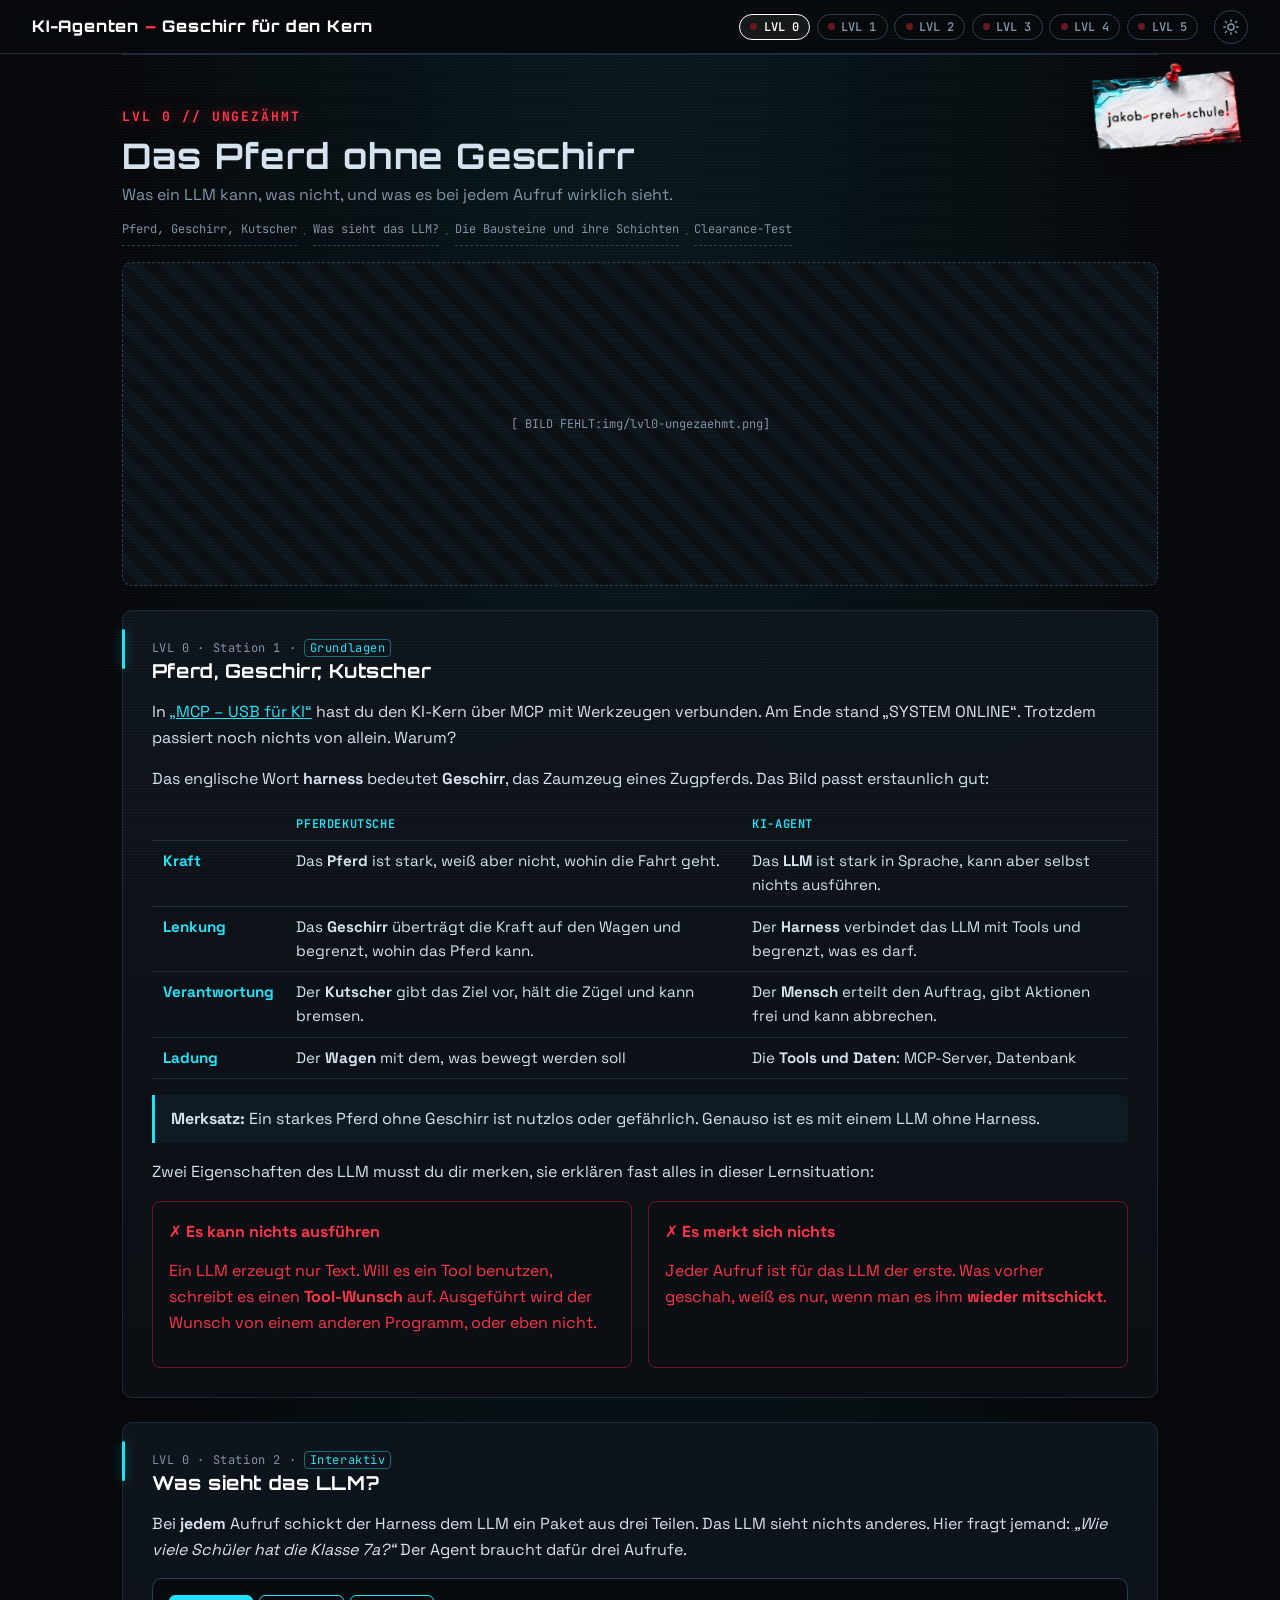
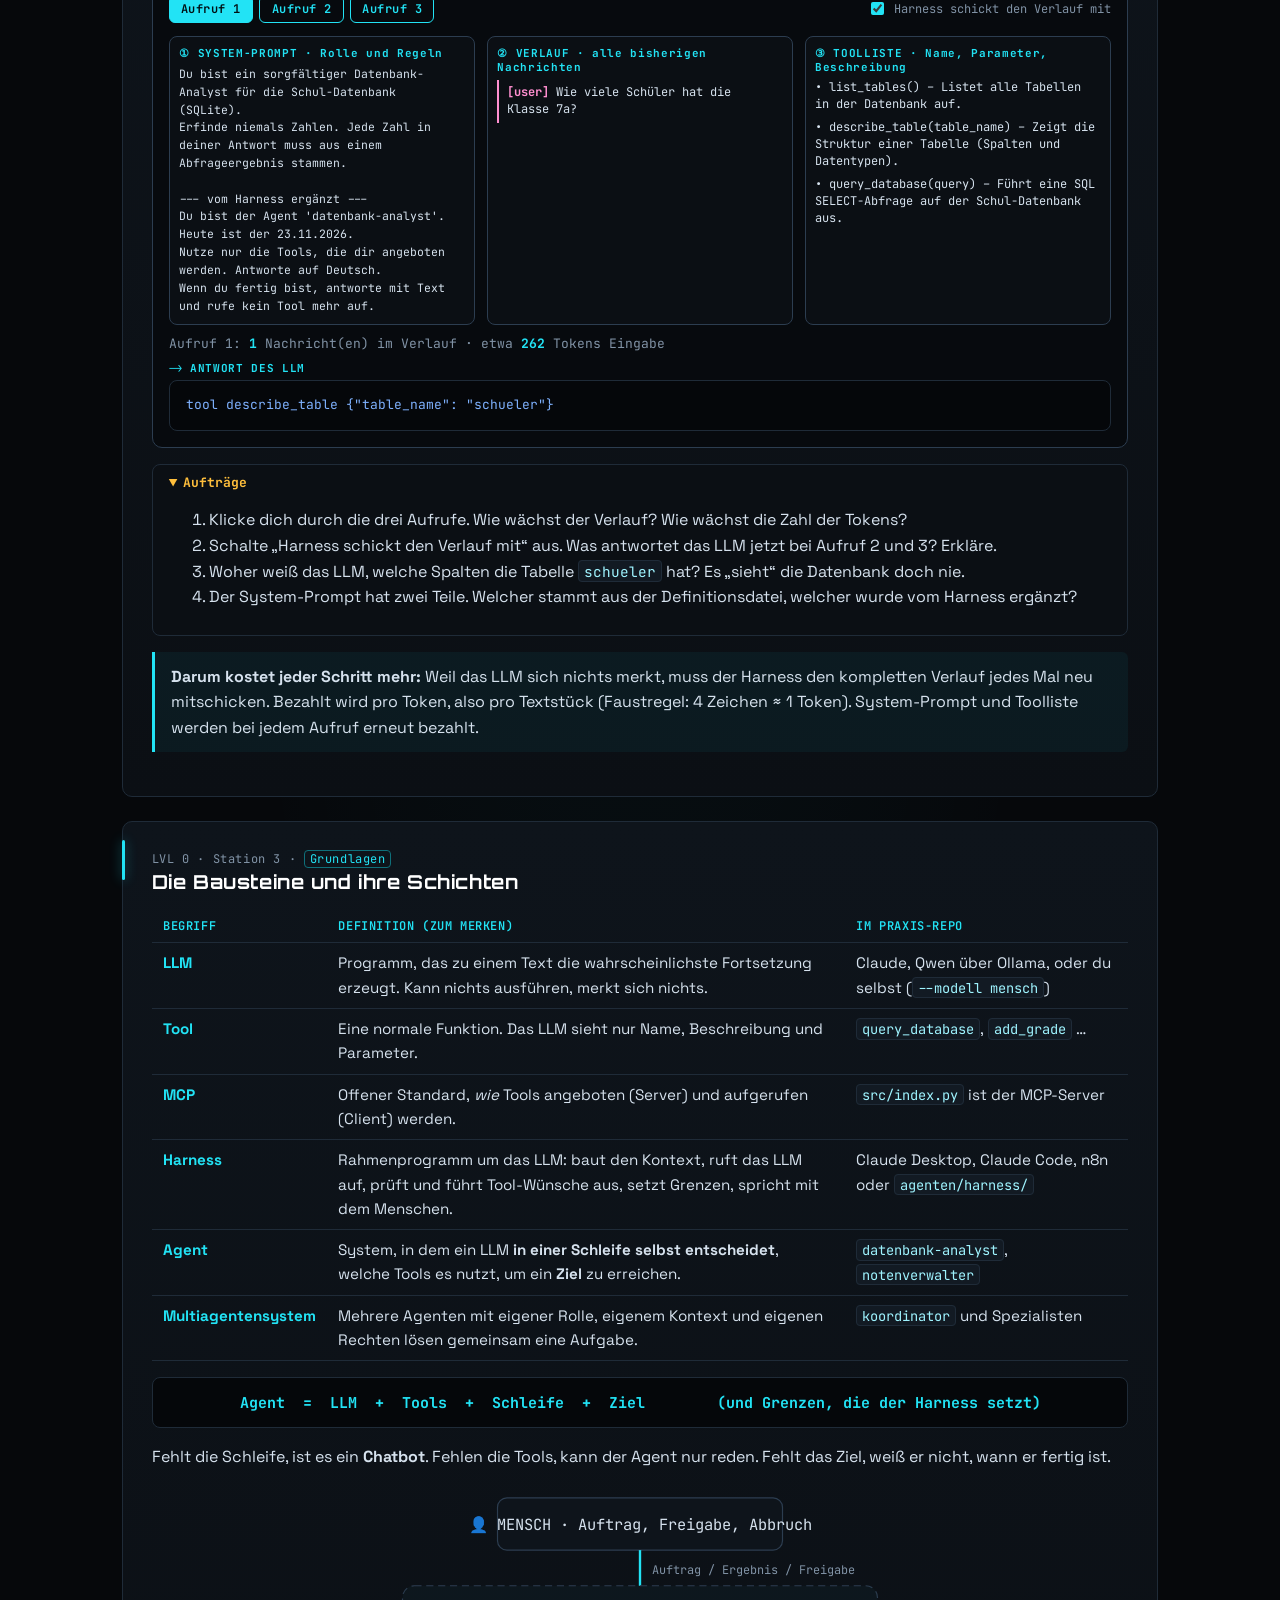
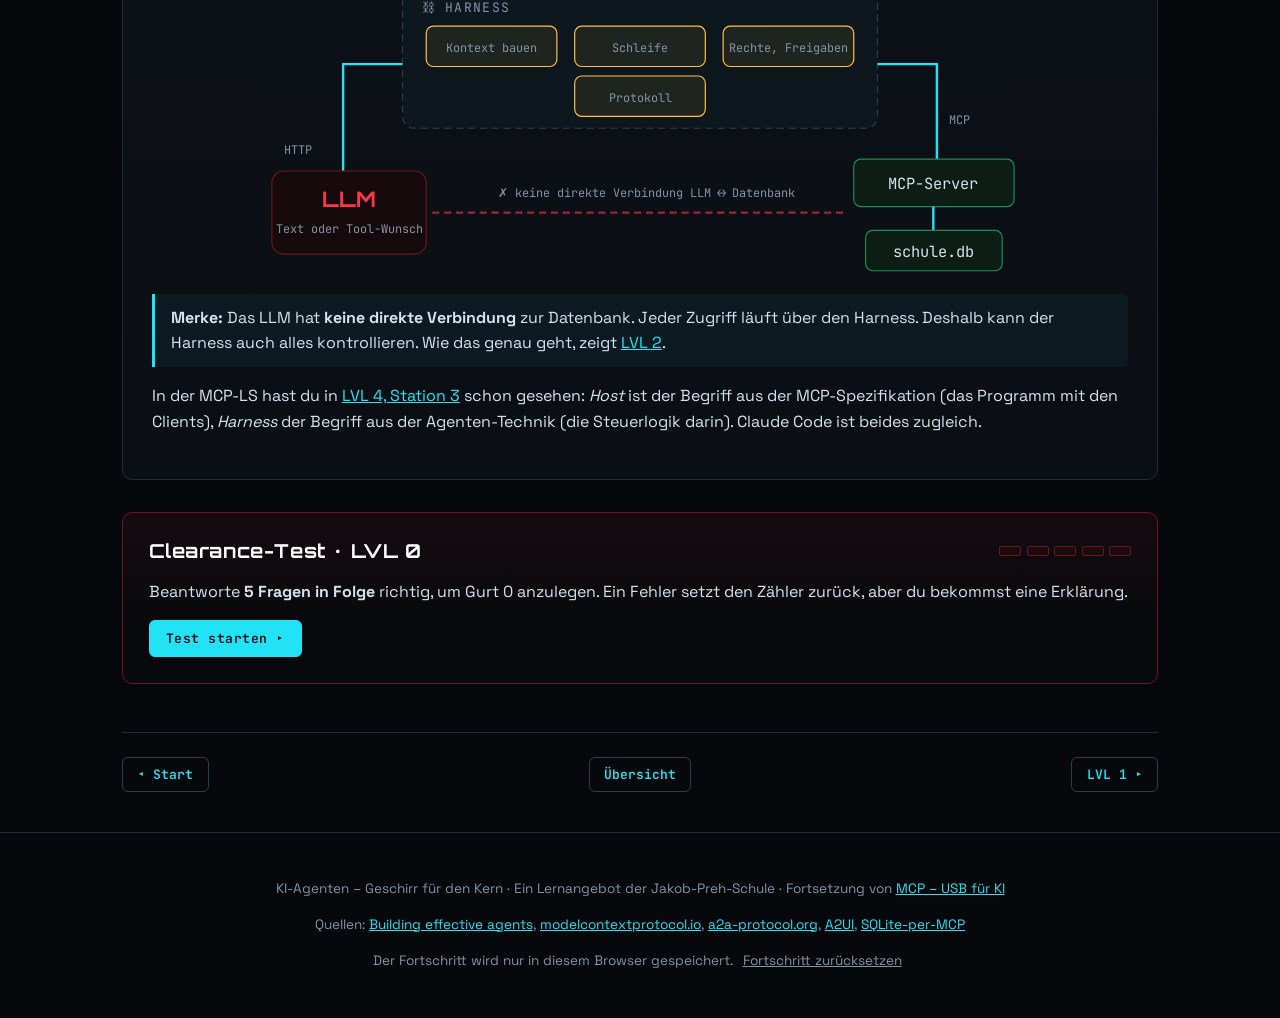
==== lvl0.html @ da0a739b "first commit" ====
<!doctype html>
<html lang="de" data-farbschema-standard="dunkel">
<head>
<meta charset="utf-8">
<meta name="viewport" content="width=device-width, initial-scale=1">
<meta name="author" content="Christoph Rothaug, Jakob-Preh-Schule Bad Neustadt">
<!-- Lizenz: CC BY 4.0 – Christoph Rothaug, Jakob-Preh-Schule Bad Neustadt (ausgenommen Schullogo, Schriften; siehe README) -->
<link rel="license" href="https://creativecommons.org/licenses/by/4.0/">
<title>LVL 0 · Das Pferd ohne Geschirr – KI-Agenten</title>
<meta name="description" content="Interaktive Lernseite zu KI-Agenten, Harness, Mensch-Maschine-Schnittstellen und Multiagentensystemen: Lege dem KI-Kern Level für Level sein Geschirr an.">
<meta property="og:title" content="KI-Agenten – Geschirr für den Kern">
<meta property="og:description" content="Das Pferd ist stark. Wer hält die Zügel? Interaktive Lernseite zu KI-Agenten, Harness und Multiagentensystemen.">
<meta property="og:image" content="img/og-image.png">
<link rel="icon" href="img/favicon.svg" type="image/svg+xml">
<link rel="preconnect" href="https://fonts.googleapis.com">
<link rel="preconnect" href="https://fonts.gstatic.com" crossorigin>
<link href="https://fonts.googleapis.com/css2?family=JetBrains+Mono:wght@400;600;700&family=Orbitron:wght@600;800&family=Space+Grotesk:wght@400;500;700&display=swap" rel="stylesheet">
<script src="js/farbschema.js"></script>
<link rel="stylesheet" href="css/style.css">
</head>
<body>

<!-- ================= HEADER ================= -->
<header class="topbar">
  <a class="brand" href="index.html">
    <span class="brand-text">KI-Agenten <span class="dim">–</span> Geschirr für den Kern</span>
  </a>
  <nav class="lvl-nav" id="lvl-nav" aria-label="Level"></nav>
  <span class="farbschema-platz" data-farbschema-platz></span>
</header>

<a class="pinned-logo" href="https://www.bsnes.de" target="_blank" rel="noopener" title="Zur Homepage der Jakob-Preh-Schule">
  <img src="img/logoschulecyber-klein.png" alt="Jakob-Preh-Schule">
</a>

<main id="top">

<section class="level" id="lvl0" data-level="0">
  <header class="lvl-head">
    <span class="lvl-tag">LVL 0 // UNGEZÄHMT</span>
    <h2>Das Pferd ohne Geschirr</h2>
    <p class="lvl-sub">Was ein LLM kann, was nicht, und was es bei jedem Aufruf wirklich sieht.</p>
    <figure class="img-slot banner">
      <img src="img/lvl0-ungezaehmt.png" alt="Ein mechanisches Pferd ohne Geschirr bäumt sich in einer dunklen Maschinenhalle auf, lose Kabel hängen herab" onerror="this.closest('figure').classList.add('missing')">
      <div class="ph">img/lvl0-ungezaehmt.png</div>
    </figure>
  </header>

  <article class="station" id="lvl0-s1">
    <div class="crumb">LVL 0 · Station 1 · <span class="tag">Grundlagen</span></div>
    <h3>Pferd, Geschirr, Kutscher</h3>
    <p>In <a href="https://flowthetensor.github.io/LS-MCP-USB-fuer-KI/" target="_blank" rel="noopener">„MCP – USB für KI“</a> hast du den KI-Kern über MCP mit Werkzeugen verbunden.
      Am Ende stand „SYSTEM ONLINE“. Trotzdem passiert noch nichts von allein. Warum?</p>
    <p>Das englische Wort <strong>harness</strong> bedeutet <strong>Geschirr</strong>, das Zaumzeug eines Zugpferds. Das Bild passt erstaunlich gut:</p>
    <table class="tbl">
      <thead><tr><th></th><th>Pferdekutsche</th><th>KI-Agent</th></tr></thead>
      <tbody>
        <tr><th>Kraft</th><td>Das <strong>Pferd</strong> ist stark, weiß aber nicht, wohin die Fahrt geht.</td><td>Das <strong>LLM</strong> ist stark in Sprache, kann aber selbst nichts ausführen.</td></tr>
        <tr><th>Lenkung</th><td>Das <strong>Geschirr</strong> überträgt die Kraft auf den Wagen und begrenzt, wohin das Pferd kann.</td><td>Der <strong>Harness</strong> verbindet das LLM mit Tools und begrenzt, was es darf.</td></tr>
        <tr><th>Verantwortung</th><td>Der <strong>Kutscher</strong> gibt das Ziel vor, hält die Zügel und kann bremsen.</td><td>Der <strong>Mensch</strong> erteilt den Auftrag, gibt Aktionen frei und kann abbrechen.</td></tr>
        <tr><th>Ladung</th><td>Der <strong>Wagen</strong> mit dem, was bewegt werden soll</td><td>Die <strong>Tools und Daten</strong>: MCP-Server, Datenbank</td></tr>
      </tbody>
    </table>
    <p class="note"><strong>Merksatz:</strong> Ein starkes Pferd ohne Geschirr ist nutzlos oder gefährlich. Genauso ist es mit einem LLM ohne Harness.</p>
    <p>Zwei Eigenschaften des LLM musst du dir merken, sie erklären fast alles in dieser Lernsituation:</p>
    <div class="grid2">
      <div class="card bad"><h4>✗ Es kann nichts ausführen</h4><p>Ein LLM erzeugt nur Text. Will es ein Tool benutzen, schreibt es einen <strong>Tool-Wunsch</strong> auf.
        Ausgeführt wird der Wunsch von einem anderen Programm, oder eben nicht.</p></div>
      <div class="card bad"><h4>✗ Es merkt sich nichts</h4><p>Jeder Aufruf ist für das LLM der erste. Was vorher geschah, weiß es nur, wenn man es ihm <strong>wieder mitschickt</strong>.</p></div>
    </div>
  </article>

  <article class="station" id="lvl0-s2">
    <div class="crumb">LVL 0 · Station 2 · <span class="tag">Interaktiv</span></div>
    <h3>Was sieht das LLM?</h3>
    <p>Bei <strong>jedem</strong> Aufruf schickt der Harness dem LLM ein Paket aus drei Teilen. Das LLM sieht nichts anderes.
      Hier fragt jemand: <em>„Wie viele Schüler hat die Klasse 7a?“</em> Der Agent braucht dafür drei Aufrufe.</p>
    <div class="widget" id="kontext">
      <div class="row kx-bar">
        <div class="toggle-row" id="kx-schritte">
          <button class="btn small">Aufruf 1</button><button class="btn small">Aufruf 2</button><button class="btn small">Aufruf 3</button>
        </div>
        <label class="switch"><input type="checkbox" id="kx-verlauf" checked> Harness schickt den Verlauf mit</label>
      </div>
      <div class="kx-paket">
        <div class="kx-box"><div class="kx-head">① SYSTEM-PROMPT · Rolle und Regeln</div><pre id="kx-sys"></pre></div>
        <div class="kx-box"><div class="kx-head">② VERLAUF · alle bisherigen Nachrichten</div><div id="kx-liste"></div></div>
        <div class="kx-box"><div class="kx-head">③ TOOLLISTE · Name, Parameter, Beschreibung</div><div id="kx-tools"></div></div>
      </div>
      <p class="readout" id="kx-tokens"></p>
      <div class="kx-antwort"><div class="kx-head">⟶ ANTWORT DES LLM</div><pre id="kx-antwort"></pre></div>
    </div>
    <details class="tasks" open>
      <summary>Aufträge</summary>
      <ol>
        <li>Klicke dich durch die drei Aufrufe. Wie wächst der Verlauf? Wie wächst die Zahl der Tokens?</li>
        <li>Schalte „Harness schickt den Verlauf mit“ aus. Was antwortet das LLM jetzt bei Aufruf 2 und 3? Erkläre.</li>
        <li>Woher weiß das LLM, welche Spalten die Tabelle <code>schueler</code> hat? Es „sieht“ die Datenbank doch nie.</li>
        <li>Der System-Prompt hat zwei Teile. Welcher stammt aus der Definitionsdatei, welcher wurde vom Harness ergänzt?</li>
      </ol>
    </details>
    <p class="note"><strong>Darum kostet jeder Schritt mehr:</strong> Weil das LLM sich nichts merkt, muss der Harness den
      kompletten Verlauf jedes Mal neu mitschicken. Bezahlt wird pro Token, also pro Textstück (Faustregel: 4 Zeichen ≈ 1 Token).
      System-Prompt und Toolliste werden bei jedem Aufruf erneut bezahlt.</p>
  </article>

  <article class="station" id="lvl0-s3">
    <div class="crumb">LVL 0 · Station 3 · <span class="tag">Grundlagen</span></div>
    <h3>Die Bausteine und ihre Schichten</h3>
    <table class="tbl">
      <thead><tr><th>Begriff</th><th>Definition (zum Merken)</th><th>Im Praxis-Repo</th></tr></thead>
      <tbody>
        <tr><th>LLM</th><td>Programm, das zu einem Text die wahrscheinlichste Fortsetzung erzeugt. Kann nichts ausführen, merkt sich nichts.</td><td>Claude, Qwen über Ollama, oder du selbst (<code>--modell mensch</code>)</td></tr>
        <tr><th>Tool</th><td>Eine normale Funktion. Das LLM sieht nur Name, Beschreibung und Parameter.</td><td><code>query_database</code>, <code>add_grade</code> …</td></tr>
        <tr><th>MCP</th><td>Offener Standard, <em>wie</em> Tools angeboten (Server) und aufgerufen (Client) werden.</td><td><code>src/index.py</code> ist der MCP-Server</td></tr>
        <tr><th>Harness</th><td>Rahmenprogramm um das LLM: baut den Kontext, ruft das LLM auf, prüft und führt Tool-Wünsche aus, setzt Grenzen, spricht mit dem Menschen.</td><td>Claude Desktop, Claude Code, n8n oder <code>agenten/harness/</code></td></tr>
        <tr><th>Agent</th><td>System, in dem ein LLM <strong>in einer Schleife selbst entscheidet</strong>, welche Tools es nutzt, um ein <strong>Ziel</strong> zu erreichen.</td><td><code>datenbank-analyst</code>, <code>notenverwalter</code></td></tr>
        <tr><th>Multiagentensystem</th><td>Mehrere Agenten mit eigener Rolle, eigenem Kontext und eigenen Rechten lösen gemeinsam eine Aufgabe.</td><td><code>koordinator</code> und Spezialisten</td></tr>
      </tbody>
    </table>
<pre class="formel">Agent  =  LLM  +  Tools  +  Schleife  +  Ziel        (und Grenzen, die der Harness setzt)</pre>
    <p>Fehlt die Schleife, ist es ein <strong>Chatbot</strong>. Fehlen die Tools, kann der Agent nur reden. Fehlt das Ziel, weiß er nicht, wann er fertig ist.</p>
    <svg class="arch narrow" viewBox="0 0 640 330" role="img" aria-label="Schichtenmodell: Der Mensch spricht nur mit dem Harness. Der Harness spricht über HTTP mit dem LLM und über MCP mit dem Server. Nur der Server greift per SQL auf die Datenbank zu.">
      <g class="a-human"><rect x="200" y="10" width="240" height="44" rx="8"/><text x="320" y="37" text-anchor="middle">👤 MENSCH · Auftrag, Freigabe, Abbruch</text></g>
      <path d="M320 54 V84" class="a-wire"/>
      <text x="330" y="74" class="a-small">Auftrag / Ergebnis / Freigabe</text>
      <rect x="120" y="84" width="400" height="120" rx="10" class="a-host"/>
      <text x="136" y="106" class="a-title">⛓ HARNESS</text>
      <g class="a-gate"><rect x="140" y="118" width="110" height="34" rx="6"/><text x="195" y="140" text-anchor="middle" class="a-small">Kontext bauen</text></g>
      <g class="a-gate"><rect x="265" y="118" width="110" height="34" rx="6"/><text x="320" y="140" text-anchor="middle" class="a-small">Schleife</text></g>
      <g class="a-gate"><rect x="390" y="118" width="110" height="34" rx="6"/><text x="445" y="140" text-anchor="middle" class="a-small">Rechte, Freigaben</text></g>
      <g class="a-gate"><rect x="265" y="160" width="110" height="34" rx="6"/><text x="320" y="182" text-anchor="middle" class="a-small">Protokoll</text></g>
      <path d="M120 150 H70 V240" class="a-wire"/>
      <text x="20" y="226" class="a-small">HTTP</text>
      <rect x="10" y="240" width="130" height="70" rx="10" class="a-llm"/>
      <text x="75" y="270" text-anchor="middle" class="a-lbl">LLM</text>
      <text x="75" y="292" text-anchor="middle" class="a-small">Text oder Tool-Wunsch</text>
      <path d="M520 150 H570 V230" class="a-wire"/>
      <text x="580" y="200" class="a-small">MCP</text>
      <g class="a-server"><rect x="500" y="230" width="135" height="40" rx="6"/><text x="567" y="255" text-anchor="middle">MCP-Server</text></g>
      <path d="M567 270 V290" class="a-wire"/>
      <g class="a-server"><rect x="510" y="290" width="115" height="34" rx="6"/><text x="567" y="312" text-anchor="middle">schule.db</text></g>
      <text x="200" y="262" class="a-small">✗ keine direkte Verbindung LLM ↔ Datenbank</text>
      <path d="M145 275 H495" class="a-wire dashed a-nolink"/>
    </svg>
    <p class="note"><strong>Merke:</strong> Das LLM hat <strong>keine direkte Verbindung</strong> zur Datenbank. Jeder Zugriff läuft über den Harness.
      Deshalb kann der Harness auch alles kontrollieren. Wie das genau geht, zeigt <a href="lvl2.html">LVL 2</a>.</p>
    <p>In der MCP-LS hast du in <a href="https://flowthetensor.github.io/LS-MCP-USB-fuer-KI/lvl4.html#lvl4-s3" target="_blank" rel="noopener">LVL 4, Station 3</a>
      schon gesehen: <em>Host</em> ist der Begriff aus der MCP-Spezifikation (das Programm mit den Clients), <em>Harness</em> der Begriff aus der Agenten-Technik
      (die Steuerlogik darin). Claude Code ist beides zugleich.</p>
  </article>

  <div class="test" data-level="0"></div>
</section>

<nav class="pager" aria-label="Level wechseln">
  <a href="index.html">◂ Start</a>
  <a href="index.html">Übersicht</a>
  <a href="lvl1.html">LVL 1 ▸</a>
</nav>

</main>

<footer class="foot">
  <p>KI-Agenten – Geschirr für den Kern · Ein Lernangebot der Jakob-Preh-Schule · Fortsetzung von
    <a href="https://flowthetensor.github.io/LS-MCP-USB-fuer-KI/" target="_blank" rel="noopener">MCP – USB für KI</a></p>
  <p>Quellen: <a href="https://www.anthropic.com/engineering/building-effective-agents" target="_blank" rel="noopener">Building effective agents</a>,
    <a href="https://modelcontextprotocol.io" target="_blank" rel="noopener">modelcontextprotocol.io</a>,
    <a href="https://a2a-protocol.org" target="_blank" rel="noopener">a2a-protocol.org</a>,
    <a href="https://github.com/google/A2UI" target="_blank" rel="noopener">A2UI</a>,
    <a href="https://github.com/FlowTheTensor/SQLite-per-MCP" target="_blank" rel="noopener">SQLite-per-MCP</a></p>
  <p>Der Fortschritt wird nur in diesem Browser gespeichert. <button class="linkbtn" id="reset-progress">Fortschritt zurücksetzen</button></p>
</footer>

<div id="toast" class="toast" role="status" aria-live="polite"></div>

<script src="js/tests.js"></script>
<script src="js/agentsim.js"></script>
<script src="js/app.js"></script>
</body>
</html>
---- css/style.css ----
/* =========================================================
   KI-Agenten – Geschirr für den Kern · Maschinen-Terminal-Design (übernommen aus „MCP – USB für KI“)
   ========================================================= */
:root {
  --bg: #06080b;
  --bg2: #0b0f14;
  --panel: #0e141b;
  --panel2: #121a23;
  --line: #1f2b38;
  --line2: #2c3d50;
  --text: #d6e2ee;
  --muted: #8193a6;
  --cyan: #22e3f5;
  --cyan-dim: #0f6f7a;
  --red: #ff3448;
  --red-dim: #6b1520;
  --green: #3dff9a;
  --amber: #ffbf3c;
  --violet: #c592ff;
  --mono: "JetBrains Mono", ui-monospace, Consolas, monospace;
  --head: "Orbitron", "JetBrains Mono", sans-serif;
  --body: "Space Grotesk", system-ui, sans-serif;
  --radius: 10px;
  --glow-c: 0 0 12px rgba(34, 227, 245, .45);
  --glow-r: 0 0 14px rgba(255, 52, 72, .55);
}

* { box-sizing: border-box; }
html { scroll-behavior: smooth; scroll-padding-top: 80px; }
body {
  margin: 0;
  background:
    radial-gradient(ellipse at 50% -10%, rgba(34, 227, 245, .08), transparent 60%),
    linear-gradient(var(--bg), var(--bg));
  color: var(--text);
  font: 16px/1.6 var(--body);
  overflow-x: hidden;
}
/* Scanlines */
body::after {
  content: ""; position: fixed; inset: 0; pointer-events: none; z-index: 50;
  background: repeating-linear-gradient(0deg, rgba(255,255,255,.018) 0 1px, transparent 1px 3px);
}
a { color: var(--cyan); }
a:hover { text-shadow: var(--glow-c); }
code, kbd { font-family: var(--mono); font-size: .9em; background: var(--panel2); border: 1px solid var(--line); border-radius: 4px; padding: .05em .35em; color: #9ff4ff; }
kbd { color: var(--text); }
h1, h2, h3, h4 { line-height: 1.25; }
h2 { font-family: var(--head); letter-spacing: .04em; font-size: clamp(1.5rem, 4vw, 2.2rem); margin: .3rem 0; }
h3 { font-family: var(--head); font-size: 1.2rem; letter-spacing: .03em; color: #fff; margin: .2rem 0 .8rem; }
h4 { margin: .3rem 0 .5rem; color: var(--cyan); font-weight: 700; }
abbr { text-decoration: underline dotted; }

/* ---------- Boot ---------- */
.boot {
  position: fixed; inset: 0; z-index: 100; background: #000;
  display: flex; flex-direction: column; justify-content: center; align-items: flex-start;
  padding: 8vh 8vw; gap: 1.5rem; transition: opacity .6s;
}
.boot.hide { opacity: 0; pointer-events: none; }
.boot pre { font: 15px/1.7 var(--mono); color: var(--green); margin: 0; white-space: pre-wrap; text-shadow: 0 0 8px rgba(61,255,154,.5); }
.boot pre .err { color: var(--red); text-shadow: var(--glow-r); }
.boot pre .cy { color: var(--cyan); }

/* ---------- Topbar ---------- */
.topbar {
  position: sticky; top: 0; z-index: 40;
  display: flex; align-items: center; gap: 1rem; flex-wrap: wrap;
  padding: .6rem clamp(16px, 3vw, 32px);
  background: rgba(6, 8, 11, .88); backdrop-filter: blur(8px);
  border-bottom: 1px solid var(--line);
}
.brand { display: flex; align-items: center; gap: .6rem; text-decoration: none; color: #fff; }
.brand-text { font-family: var(--head); font-weight: 800; letter-spacing: .05em; }
.brand-text .dim { color: var(--red); }
.lvl-nav { display: flex; gap: .4rem; flex-wrap: wrap; margin-left: auto; }
.lvl-nav a {
  font: 600 12px var(--mono); text-decoration: none; color: var(--muted);
  border: 1px solid var(--line2); border-radius: 999px; padding: .25rem .65rem;
  display: flex; align-items: center; gap: .4rem;
}
.lvl-nav a::before { content: ""; width: 7px; height: 7px; border-radius: 50%; background: var(--red-dim); }
.lvl-nav a.done { color: var(--cyan); border-color: var(--cyan-dim); }
.lvl-nav a.done::before { background: var(--cyan); box-shadow: var(--glow-c); }
.lvl-nav a:hover { color: #fff; border-color: var(--cyan); }
.lvl-nav a.current { color: #fff; border-color: #fff; background: rgba(255,255,255,.06); }

main { max-width: 1100px; margin: 0 auto; padding: 0 clamp(16px, 3vw, 32px); }

/* ---------- Hero ---------- */
.hero { display: grid; grid-template-columns: 1.3fr 1fr; gap: 2rem; padding: 2.5rem 0 3rem; align-items: center; }
.hero-img { grid-column: 1 / -1; aspect-ratio: 16 / 7; margin: 0; }
.hero-text p { color: var(--text); }
.sys-line { font: 13px var(--mono); color: var(--red) !important; text-shadow: var(--glow-r); margin: 0; }
.sys-line.ok { color: var(--green) !important; text-shadow: 0 0 10px rgba(61,255,154,.5); }
h1 { font-family: var(--head); font-weight: 800; font-size: clamp(2.2rem, 7vw, 4rem); margin: .3rem 0 .2rem; color: #fff; letter-spacing: .03em; }
.lead { font: 600 1.15rem var(--mono); color: var(--cyan) !important; margin-top: 0; }
.core-wrap svg { width: 100%; max-width: 420px; display: block; margin: 0 auto; }
a.btn { display: inline-block; text-decoration: none; }
a.btn:hover { text-shadow: none; }

/* Level-Übersicht (Startseite) */
.overview { padding: 2rem 0 3rem; border-top: 1px solid var(--line); }
.lvl-grid { display: grid; grid-template-columns: repeat(auto-fill, minmax(min(100%, 300px), 1fr)); gap: 1rem; margin-top: 1rem; }
.lvl-card {
  display: flex; flex-direction: column; gap: .3rem; text-decoration: none; color: var(--text);
  background: linear-gradient(180deg, var(--panel), var(--bg2)); border: 1px solid var(--line);
  border-left: 3px solid var(--red-dim); border-radius: var(--radius); padding: 1.1rem 1.2rem;
  transition: border-color .2s, box-shadow .2s, transform .2s;
}
.lvl-card:hover { border-color: var(--cyan); box-shadow: var(--glow-c); transform: translateY(-2px); text-shadow: none; }
.lvl-card h3 { margin: 0; }
.lvl-card p { margin: 0; color: var(--muted); font-size: .95rem; }
.lvl-meta { margin-top: auto; padding-top: .5rem; font: 12px var(--mono); color: var(--muted); }
.lvl-card.done { border-left-color: var(--cyan); }
.lvl-card.done .lvl-tag { color: var(--cyan); text-shadow: var(--glow-c); }
.lvl-card.done .lvl-meta::after { content: " · ✓ VERBUNDEN"; color: var(--cyan); }

/* Blättern zwischen den Level-Seiten */
.pager { display: flex; justify-content: space-between; align-items: center; gap: 1rem; padding: 1.5rem 0 2.5rem; border-top: 1px solid var(--line); }
.pager a { font: 600 13px var(--mono); text-decoration: none; border: 1px solid var(--line2); border-radius: 6px; padding: .5rem .9rem; }
.pager a:hover { border-color: var(--cyan); }

/* Glitch */
.glitch { position: relative; }
.glitch::before, .glitch::after {
  content: attr(data-text); position: absolute; inset: 0; pointer-events: none; opacity: 0;
}
.glitch::before { color: var(--red); transform: translate(2px, 0); }
.glitch::after { color: var(--cyan); transform: translate(-2px, 0); }
.glitch:hover::before, .glitch.go::before { animation: gl 0.5s steps(2) 2; }
.glitch:hover::after, .glitch.go::after { animation: gl 0.5s steps(2) reverse 2; }
@keyframes gl {
  0% { opacity: .8; clip-path: inset(10% 0 70% 0); }
  50% { opacity: .8; clip-path: inset(60% 0 10% 0); }
  100% { opacity: 0; clip-path: inset(30% 0 40% 0); }
}

/* Kern-Schaltbild */
.core-ring { fill: none; stroke: var(--line2); stroke-width: 1.5; stroke-dasharray: 4 6; }
.core-body { fill: #0c1218; stroke: var(--line2); stroke-width: 2; }
.core-eye { fill: var(--red); filter: drop-shadow(0 0 10px var(--red)); animation: pulse 2.4s ease-in-out infinite; }
.core.online .core-eye { fill: var(--cyan); filter: drop-shadow(0 0 12px var(--cyan)); }
.port-wire { stroke: var(--line2); stroke-width: 2; stroke-dasharray: 5 5; }
.port-box { fill: var(--panel); stroke: var(--line2); stroke-width: 1.5; }
.port-lbl { fill: var(--muted); font: 600 10px var(--mono); }
.port-sub { fill: var(--muted); font: 9px var(--mono); }
.port.on .port-wire { stroke: var(--cyan); stroke-dasharray: none; filter: drop-shadow(0 0 4px var(--cyan)); animation: flow 1.2s linear infinite; stroke-dasharray: 10 4; }
.port.on .port-box { stroke: var(--cyan); fill: #072a30; }
.port.on .port-lbl { fill: var(--cyan); }
.port a { cursor: pointer; }
@keyframes pulse { 50% { opacity: .55; } }
@keyframes flow { to { stroke-dashoffset: -28; } }

/* ---------- Bild-Slots ---------- */
.img-slot { position: relative; margin: 1rem 0; border-radius: var(--radius); overflow: hidden; border: 1px solid var(--line); background: var(--bg2); }
.img-slot img { width: 100%; height: 100%; object-fit: cover; display: block; }
.img-slot .ph { display: none; }
.img-slot.missing { border: 1px dashed var(--line2); min-height: 120px; }
.img-slot.missing img { display: none; }
.img-slot.missing .ph {
  display: flex; align-items: center; justify-content: center; height: 100%; min-height: 120px;
  font: 12px var(--mono); color: var(--muted);
  background: repeating-linear-gradient(45deg, transparent 0 12px, rgba(34,227,245,.03) 12px 24px);
}
.img-slot.missing .ph::before { content: "[ BILD FEHLT: "; }
.img-slot.missing .ph::after { content: " ]"; }
.banner { aspect-ratio: 16 / 5; }

/* ---------- Level ---------- */
.level { padding: 3rem 0 2rem; border-top: 1px solid var(--line); }
.lvl-tag { font: 700 13px var(--mono); color: var(--red); letter-spacing: .15em; text-shadow: var(--glow-r); }
.level.done .lvl-tag { color: var(--cyan); text-shadow: var(--glow-c); }
.level.done .lvl-tag::after { content: "  ✓ VERBUNDEN"; }
.lvl-sub { color: var(--muted); margin: 0; }
.station-nav { display: flex; flex-wrap: wrap; gap: .4rem; margin-top: .8rem; }
.station-nav a { font: 12px var(--mono); color: var(--muted); text-decoration: none; border-bottom: 1px dashed var(--line2); }
.station-nav a:hover { color: var(--cyan); }
.dim { color: var(--muted); }
.station-nav .dim { color: var(--line2); }

.station {
  background: linear-gradient(180deg, var(--panel), var(--bg2));
  border: 1px solid var(--line); border-radius: var(--radius);
  padding: clamp(1rem, 3vw, 1.8rem); margin: 1.5rem 0; position: relative;
}
.station::before {
  content: ""; position: absolute; left: -1px; top: 18px; width: 3px; height: 40px;
  background: var(--cyan); box-shadow: var(--glow-c); border-radius: 2px;
}
.crumb { font: 12px var(--mono); color: var(--muted); letter-spacing: .05em; }
.tag { color: var(--cyan); border: 1px solid var(--cyan-dim); border-radius: 4px; padding: 0 .4em; }
.tag.tag-exp { color: var(--amber); border-color: var(--amber); }

.grid2 { display: grid; grid-template-columns: repeat(2, minmax(0, 1fr)); gap: 1rem; }
.grid3 { display: grid; grid-template-columns: repeat(3, minmax(0, 1fr)); gap: 1rem; }
.card { background: var(--bg2); border: 1px solid var(--line); border-radius: 8px; padding: 1rem; min-width: 0; }
.card ul { padding-left: 1.1rem; margin: 0; }
.card.bad { border-color: var(--red-dim); }
.card.bad h4 { color: var(--red); }
.card.good { border-color: #145c3a; }
.card.good h4 { color: var(--green); }
.card.msg.req { border-top: 3px solid var(--cyan); }
.card.msg.res { border-top: 3px solid var(--green); }
.card.msg.note { border-top: 3px solid var(--amber); }
.card.msg.note h4 { color: var(--amber); }
.card.prim .ctrl { font-size: .9rem; color: var(--muted); }

.note, .warn { border-left: 3px solid var(--cyan); background: rgba(34,227,245,.05); padding: .7rem 1rem; border-radius: 0 6px 6px 0; }
.warn { border-color: var(--amber); background: rgba(255,191,60,.06); }

.tbl { width: 100%; border-collapse: collapse; margin: 1rem 0; font-size: .95rem; display: block; overflow-x: auto; }
.tbl th, .tbl td { text-align: left; padding: .5rem .7rem; border-bottom: 1px solid var(--line); vertical-align: top; }
.tbl thead th { font: 600 12px var(--mono); color: var(--cyan); letter-spacing: .05em; text-transform: uppercase; }
.tbl tbody th { color: var(--cyan); white-space: nowrap; }

pre { margin: .8rem 0; padding: .9rem 1rem; background: #05070a; border: 1px solid var(--line); border-radius: 8px; overflow-x: auto; font: 13px/1.55 var(--mono); color: var(--text); }
.j-key { color: #7fd8ff; }
.j-str { color: #a5f3a0; }
.j-num { color: var(--amber); }
.j-lit { color: #ff8fd0; }
.py .p-kw { color: #ff8fd0; }
.py .p-str { color: #a5f3a0; }
.py .p-com { color: var(--muted); font-style: italic; }
.py .p-dec { color: var(--amber); }

ol.flow { padding-left: 1.2rem; }
ol.flow li { margin-bottom: 1rem; }
.who { font: 700 11px var(--mono); border-radius: 4px; padding: .1rem .45rem; margin-right: .4rem; }
.who.c { background: rgba(34,227,245,.15); color: var(--cyan); }
.who.s { background: rgba(61,255,154,.12); color: var(--green); }
.who.b { background: rgba(255,191,60,.12); color: var(--amber); }

/* Architektur-SVG */
.arch { width: 100%; height: auto; margin: .5rem 0 1rem; }
.arch text { fill: var(--text); font: 13px var(--mono); }
.arch .a-title { fill: var(--muted); font-size: 11px; letter-spacing: .1em; }
.arch .a-small { fill: var(--muted); font-size: 10px; }
.arch .a-lbl { font: 700 18px var(--head); fill: var(--red); }
.a-host { fill: rgba(34,227,245,.03); stroke: var(--line2); stroke-dasharray: 6 4; }
.a-llm { fill: #170a0d; stroke: var(--red-dim); }
.a-client rect { fill: #072a30; stroke: var(--cyan); }
.a-server rect { fill: #0b1d14; stroke: #1f8a55; }
.a-wire { stroke: var(--cyan); stroke-width: 2; fill: none; }
.a-wire.dashed { stroke-dasharray: 6 4; }
.arch.narrow { display: block; max-width: 760px; margin: .5rem auto 1rem; }
.a-agent { fill: rgba(255,52,72,.05); stroke: var(--red-dim); stroke-width: 1.5; }
.a-loop { fill: none; stroke: var(--cyan); stroke-width: 2; stroke-dasharray: 8 5; animation: flow 2s linear infinite; }
.arch .a-onloop { fill: var(--cyan); paint-order: stroke; stroke: #0b0f14; stroke-width: 5px; }
.arch .a-harness { fill: var(--amber); letter-spacing: .03em; }
.a-gate rect { fill: rgba(255,191,60,.08); stroke: var(--amber); }
.a-human rect { fill: var(--panel); stroke: var(--line2); }

/* ---------- Widgets ---------- */
.widget { background: #070a0e; border: 1px solid var(--line2); border-radius: var(--radius); padding: 1rem; margin: 1rem 0; }
.controls { display: flex; flex-wrap: wrap; gap: 1rem 1.5rem; align-items: flex-end; margin-bottom: .8rem; }
.controls.col { flex-direction: column; align-items: stretch; }
.controls label { display: flex; flex-direction: column; gap: .3rem; font: 12px var(--mono); color: var(--muted); }
input, select, textarea {
  font: 14px var(--mono); color: var(--text); background: var(--panel); border: 1px solid var(--line2);
  border-radius: 6px; padding: .45rem .6rem; max-width: 100%;
}
input:focus, select:focus, textarea:focus { outline: none; border-color: var(--cyan); box-shadow: var(--glow-c); }
textarea { width: 100%; resize: vertical; line-height: 1.5; }
input[type=range] { accent-color: var(--cyan); padding: 0; }
input[type=number] { width: 6rem; }
output { color: var(--cyan); font-weight: 700; }
.row { display: flex; flex-wrap: wrap; gap: .6rem; margin-top: .7rem; }
.toggle-row { display: flex; gap: .4rem; }

.btn {
  font: 600 13px var(--mono); letter-spacing: .04em; cursor: pointer;
  color: #001014; background: var(--cyan); border: 1px solid var(--cyan); border-radius: 6px;
  padding: .55rem 1rem; transition: box-shadow .2s, transform .1s;
}
.btn:hover { box-shadow: var(--glow-c); }
.btn:active { transform: translateY(1px); }
.btn.ghost, .toggle-row .btn, .tabs .btn { background: transparent; color: var(--cyan); }
.toggle-row .btn.sel, .tabs .btn.sel { background: var(--cyan); color: #001014; }
.btn.small { padding: .3rem .7rem; font-size: 12px; }
.btn:disabled { opacity: .4; cursor: default; box-shadow: none; }
.linkbtn { background: none; border: 0; color: var(--muted); text-decoration: underline; cursor: pointer; font: inherit; }
.tabs { display: flex; gap: .4rem; margin-top: 1rem; }

.readout { font: 13px var(--mono); color: var(--muted); margin: .6rem 0 0; }
.readout strong { color: var(--cyan); }
#ac-svg { width: 100%; height: auto; display: block; }
.ac-node rect { fill: var(--panel); stroke: var(--line2); }
.ac-node text { fill: var(--text); font: 11px var(--mono); }
.ac-node.hub rect { fill: #072a30; stroke: var(--cyan); }
.ac-line { stroke: var(--red); stroke-width: 1.3; opacity: .7; }
.ac-line.mcp { stroke: var(--cyan); opacity: .9; }
.ac-adapter { fill: var(--red); }

.scan-out { font: 13px var(--mono); margin-top: .8rem; }
.scan-out .ok { color: var(--green); }
.scan-out .err { color: var(--red); }
.tree { list-style: none; padding-left: 1.1rem; margin: .2rem 0; border-left: 1px dashed var(--line2); }
.tree .t { font-size: 11px; border-radius: 3px; padding: 0 .35em; margin-left: .3em; }
.t-string { background: rgba(165,243,160,.12); color: #a5f3a0; }
.t-number { background: rgba(255,191,60,.12); color: var(--amber); }
.t-boolean, .t-null { background: rgba(255,143,208,.12); color: #ff8fd0; }
.t-array, .t-object { background: rgba(127,216,255,.12); color: #7fd8ff; }

/* Sortierer */
.sort-pool, .sort-slots { display: grid; gap: .5rem; }
.sort-slots { margin-bottom: 1rem; counter-reset: s; }
.sort-card {
  text-align: left; font: 13px var(--mono); color: var(--text); background: var(--panel);
  border: 1px solid var(--line2); border-radius: 6px; padding: .6rem .8rem; cursor: pointer;
}
.sort-card:hover { border-color: var(--cyan); }
.sort-slot { border: 1px dashed var(--line2); border-radius: 6px; padding: .55rem .8rem; min-height: 2.6rem; font: 13px var(--mono); color: var(--muted); counter-increment: s; }
.sort-slot::before { content: counter(s) " ▸ "; color: var(--cyan); }
.sort-slot.filled { color: var(--text); border-style: solid; }
.sort-slot.right { border-color: var(--green); }
.sort-slot.wrong { border-color: var(--red); animation: shake .3s; }

/* Terminal */
.terminal { padding: 0; overflow: hidden; }
.term-bar { display: flex; align-items: center; gap: .7rem; flex-wrap: wrap; padding: .5rem .8rem; background: var(--panel2); border-bottom: 1px solid var(--line2); font: 12px var(--mono); }
.term-bar select { margin-left: auto; font-size: 12px; padding: .25rem .4rem; }
.led { width: 9px; height: 9px; border-radius: 50%; background: var(--red); box-shadow: var(--glow-r); }
.led.half { background: var(--amber); box-shadow: 0 0 10px var(--amber); }
.led.on { background: var(--green); box-shadow: 0 0 10px var(--green); }
.term-log { height: 340px; overflow-y: auto; padding: .8rem; font: 12.5px/1.5 var(--mono); }
.term-log .entry { margin-bottom: .8rem; }
.term-log .dir { font-weight: 700; font-size: 11px; letter-spacing: .08em; }
.term-log .dir.out { color: var(--cyan); }
.term-log .dir.in { color: var(--green); }
.term-log .dir.sys { color: var(--amber); }
.term-log .dir.errd { color: var(--red); }
.term-log pre { margin: .2rem 0; padding: .5rem .7rem; font-size: 12px; }
.term-log .hint { color: var(--muted); font-style: italic; }
.terminal textarea { border: 0; border-top: 1px solid var(--line2); border-radius: 0; background: #05070a; }
.terminal .row { padding: 0 .8rem .8rem; }

/* Tracer */
.lanes { position: relative; display: grid; grid-template-columns: repeat(5, 1fr); gap: .4rem; margin-bottom: 1rem; padding-bottom: 2.2rem; }
.lane { text-align: center; font: 600 11px var(--mono); padding: .6rem .2rem; border: 1px solid var(--line2); border-radius: 6px; background: var(--panel); color: var(--muted); transition: all .25s; }
.lane .ico { display: block; font-size: 1.4rem; }
.lane.act { color: #fff; border-color: var(--cyan); box-shadow: var(--glow-c); }
.tr-arrow { position: absolute; bottom: .6rem; height: 2px; background: var(--cyan); box-shadow: var(--glow-c); transition: left .35s, width .35s; }
.tr-arrow::after { content: ""; position: absolute; top: -5px; border: 6px solid transparent; }
.tr-arrow.r::after { right: -6px; border-left-color: var(--cyan); border-right: 0; }
.tr-arrow.l::after { left: -6px; border-right-color: var(--cyan); border-left: 0; }
.tr-arrow.self { height: 0; background: none; box-shadow: none; border: 2px dashed var(--cyan); border-top: 0; height: 12px; bottom: .3rem; border-radius: 0 0 8px 8px; }
.tr-arrow.self::after { display: none; }
.tr-controls { margin: 0 0 1rem; }
/* Festes Fenster, damit nichts darunter springt; längere Inhalte scrollen innen */
.tr-step { height: 31rem; overflow-y: auto; padding: .8rem 1rem; background: var(--bg2); border: 1px solid var(--line2); border-radius: 8px; }
.tr-step p { margin-top: 0; }
.tr-num { font: 700 12px var(--mono); color: var(--red); margin: 0; }
#tr-payload:empty { display: none; }

/* Designer */
.param-row { display: grid; grid-template-columns: 1.2fr .9fr auto 2fr auto; gap: .5rem; align-items: center; margin-bottom: .5rem; }
.param-row label { flex-direction: row; align-items: center; gap: .3rem; }
.param-head { font: 11px var(--mono); color: var(--muted); }
#td-check .bad { color: var(--red); }
#td-check .good { color: var(--green); }

details.tasks { margin-top: 1rem; border: 1px solid var(--line); border-radius: 8px; padding: .6rem 1rem; background: var(--bg2); }
details.tasks summary { cursor: pointer; font: 700 13px var(--mono); color: var(--amber); }

/* ---------- Clearance-Test ---------- */
.test {
  margin: 2rem 0 1rem; border: 1px solid var(--red-dim); border-radius: var(--radius);
  background: linear-gradient(180deg, rgba(255,52,72,.06), transparent 70%), #07090c; padding: clamp(1rem, 3vw, 1.6rem);
}
.level.done .test { border-color: var(--cyan-dim); background: linear-gradient(180deg, rgba(34,227,245,.06), transparent 70%), #07090c; }
.test-head { display: flex; align-items: center; gap: 1rem; flex-wrap: wrap; }
.test-head h3 { margin: 0; }
.streak { display: flex; gap: .35rem; margin-left: auto; }
.streak i { width: 22px; height: 10px; border-radius: 2px; background: #1a0b0e; border: 1px solid var(--red-dim); }
.streak i.on { background: var(--cyan); border-color: var(--cyan); box-shadow: var(--glow-c); }
.q-text { font-size: 1.05rem; margin: 1rem 0 .4rem; }
.opts { display: grid; gap: .5rem; margin: .8rem 0; }
.opt {
  text-align: left; font: 15px var(--body); color: var(--text); background: var(--panel); cursor: pointer;
  border: 1px solid var(--line2); border-radius: 8px; padding: .65rem .9rem; transition: border-color .15s, background .15s;
}
.opt:hover:not(:disabled) { border-color: var(--cyan); }
.opt code { font-size: .85em; }
.opt.right { border-color: var(--green); background: rgba(61,255,154,.08); }
.opt.wrong { border-color: var(--red); background: rgba(255,52,72,.08); animation: shake .3s; }
.opt:disabled { cursor: default; }
.q-input { display: flex; gap: .5rem; flex-wrap: wrap; }
.q-input input { flex: 1; min-width: 10rem; }
.fb { margin-top: .8rem; padding: .7rem 1rem; border-radius: 6px; font-size: .95rem; }
.fb.ok { background: rgba(61,255,154,.08); border-left: 3px solid var(--green); }
.fb.no { background: rgba(255,52,72,.08); border-left: 3px solid var(--red); }
.fb.no .fb-title { color: var(--red); font: 700 13px var(--mono); }
.fb.ok .fb-title { color: var(--green); font: 700 13px var(--mono); }
.test-done { text-align: center; padding: 1rem 0; }
.test-done .big { font: 800 1.4rem var(--head); color: var(--cyan); text-shadow: var(--glow-c); }
.next-link { display: inline-block; margin-top: .8rem; }
.glitch-flash { animation: glitchbox .35s steps(3); }
@keyframes glitchbox { 33% { transform: translate(3px, -1px); filter: hue-rotate(90deg); } 66% { transform: translate(-3px, 1px); } }
@keyframes shake { 25% { transform: translateX(-4px); } 75% { transform: translateX(4px); } }

/* ---------- Abschluss ---------- */
.finale { text-align: center; padding: 3rem 0; border-top: 1px solid var(--line); }
.finale-img { max-width: 600px; margin: 0 auto 1rem; aspect-ratio: 16 / 9; }
.finale h2 { color: var(--cyan); text-shadow: var(--glow-c); font-size: clamp(2rem, 6vw, 3.4rem); }

/* ---------- Footer / Toast ---------- */
.foot { border-top: 1px solid var(--line); text-align: center; padding: 2rem 16px; font-size: .85rem; color: var(--muted); }
/* Schullogo als angepinnter Zettel: bleibt beim Scrollen oben rechts unter dem Menü */
.pinned-logo {
  position: fixed; top: 62px; right: clamp(8px, 2vw, 28px); z-index: 39;
  width: 210px; transform: rotate(4deg); transform-origin: 50% 8%;
  filter: drop-shadow(0 10px 14px rgba(0,0,0,.6));
  transition: transform .25s, filter .25s;
}
.pinned-logo img { width: 100%; height: auto; display: block; }
.pinned-logo:hover { transform: rotate(1deg) translateY(-3px) scale(1.04); filter: drop-shadow(0 16px 20px rgba(0,0,0,.7)); text-shadow: none; }
@media (max-width: 1400px) { .pinned-logo { width: 170px; } }
@media (max-width: 640px) { .pinned-logo { width: 110px; top: 92px; } }
.toast {
  position: fixed; left: 50%; bottom: 24px; transform: translate(-50%, calc(100% + 40px)); z-index: 90; visibility: hidden;
  font: 700 14px var(--mono); letter-spacing: .08em; color: #001014; background: var(--cyan);
  padding: .8rem 1.4rem; border-radius: 8px; box-shadow: 0 0 30px rgba(34,227,245,.6); transition: transform .35s;
}
.toast.show { transform: translate(-50%, 0); visibility: visible; }

/* ---------- MCP Apps: App im Chat (LVL 3) und Freigabe (LVL 4) ---------- */
.term-log .dir.llm { color: var(--violet); }
.term-log .dir.app { color: var(--cyan); text-decoration: underline dotted; text-underline-offset: 3px; }
.appdemo { display: grid; grid-template-columns: minmax(0, 1.15fr) minmax(0, 1fr); gap: 1rem; }
.ad-host { border: 1px solid var(--line2); border-radius: 8px; background: var(--bg2); overflow: hidden; min-width: 0; }
.ad-bar { display: flex; justify-content: space-between; align-items: center; gap: .5rem; flex-wrap: wrap; padding: .45rem .8rem; background: var(--panel2); border-bottom: 1px solid var(--line2); font: 600 12px var(--mono); color: var(--muted); }
.ad-llm { display: inline-flex; align-items: center; gap: .4rem; border: 1px solid var(--line2); border-radius: 999px; padding: .1rem .6rem; transition: all .2s; }
.ad-llm i { width: 9px; height: 9px; border-radius: 50%; background: var(--line2); transition: all .2s; }
.ad-llm b { font-weight: 600; }
.ad-llm.on { color: var(--violet); border-color: var(--violet); }
.ad-llm.on i { background: var(--violet); box-shadow: 0 0 8px var(--violet); }
.ad-chat { padding: .8rem; display: flex; flex-direction: column; gap: .6rem; }
.bubble { max-width: 92%; padding: .5rem .75rem; border-radius: 10px; font-size: .92rem; line-height: 1.45; overflow-wrap: anywhere; }
.bubble.user { align-self: flex-end; background: var(--panel2); border: 1px solid var(--line2); }
.bubble.llm { align-self: flex-start; border: 1px solid var(--line); color: var(--muted); }
#ad-chat-more { display: flex; flex-direction: column; gap: .6rem; }
.appframe, .fg-panel.app { border: 1px dashed var(--cyan); border-radius: 8px; background: var(--panel); overflow: hidden; }
.appframe-bar { display: flex; justify-content: space-between; gap: .5rem; flex-wrap: wrap; padding: .35rem .7rem; font: 11px var(--mono); color: var(--cyan); border-bottom: 1px dashed var(--cyan-dim); overflow-wrap: anywhere; }
.appframe-bar .sandbox { color: var(--muted); border: 1px solid var(--line2); border-radius: 4px; padding: 0 .4em; }
.appframe-body { padding: .7rem; }
.ad-filter { display: flex; gap: .8rem; flex-wrap: wrap; }
.ad-filter label { display: flex; align-items: center; gap: .4rem; font: 12px var(--mono); color: var(--muted); }
.ad-filter select { font-size: 12px; padding: .25rem .4rem; }
.ad-meta { font: 12px var(--mono); color: var(--muted); margin: .6rem 0 .3rem; }
.ad-tab-wrap { overflow-x: auto; }
.ad-tab { width: 100%; border-collapse: collapse; font-size: .88rem; }
.ad-tab th, .ad-tab td { text-align: left; padding: .3rem .4rem; border-bottom: 1px solid var(--line); white-space: nowrap; }
.ad-tab th { font: 600 11px var(--mono); color: var(--cyan); text-transform: uppercase; }
.ad-note { font: 12px var(--mono); border: 1px solid var(--line2); border-radius: 4px; padding: 0 .3em; }
.ad-avg { font: 700 12px var(--mono); }
.ad-avg i { display: inline-block; vertical-align: middle; height: 6px; margin-left: .5rem; border-radius: 3px; opacity: .5; background: currentColor; }
.ad-avg.g1 { color: var(--green); } .ad-avg.g2 { color: var(--cyan); } .ad-avg.g3 { color: var(--amber); } .ad-avg.g4 { color: var(--red); }
.ad-side { display: flex; flex-direction: column; min-width: 0; }
.ad-count { font: 12px var(--mono); color: var(--muted); margin-bottom: .4rem; }
.ad-count b { color: var(--cyan); }
.ad-log, .fg-log { height: 380px; border: 1px solid var(--line2); border-radius: 8px; background: var(--bg2); }
.fg-log { height: 260px; margin-top: 1rem; }
.fg-auftrag { margin: 0 0 .8rem; }
.fg-panel { border-radius: 8px; min-width: 0; }
.fg-panel.raw { border: 1px solid var(--amber); background: var(--panel); }
.fg-head { padding: .35rem .7rem; font: 11px var(--mono); color: var(--amber); border-bottom: 1px solid var(--line2); }
.fg-body { padding: .7rem; }
.fg-body pre { margin: .4rem 0; font-size: 12px; }
.fg-q { font-weight: 700; margin: 0 0 .5rem; }
.fg-kand { display: flex; flex-direction: column; gap: .3rem; margin: .5rem 0; }
.fg-kand label { display: flex; align-items: center; gap: .5rem; padding: .35rem .6rem; border: 1px solid var(--line2); border-radius: 6px; cursor: pointer; }
.fg-kand label:has(input:checked) { border-color: var(--cyan); box-shadow: var(--glow-c); }
.fg-out { font-size: .9rem; margin: .6rem 0 0; }
.fg-out.good { color: var(--green); }
.fg-out.bad { color: var(--red); }

/* ---------- Responsive ---------- */
@media (max-width: 860px) {
  .hero { grid-template-columns: minmax(0, 1fr); }
  .grid3 { grid-template-columns: minmax(0, 1fr); }
  .appdemo { grid-template-columns: minmax(0, 1fr); }
  .ad-log { height: 300px; }
}
@media (max-width: 640px) {
  .grid2 { grid-template-columns: minmax(0, 1fr); }
  .lvl-nav { margin-left: 0; }
  .param-row { grid-template-columns: 1fr 1fr; }
  .lanes { font-size: 10px; }
  .lane { font-size: 9px; }
  .term-bar select { margin-left: 0; width: 100%; }
}
@media (prefers-reduced-motion: reduce) {
  *, *::before, *::after { animation: none !important; transition: none !important; }
  html { scroll-behavior: auto; }
}

/* =========================================================
   Farbschema-Schalter und helles Schema ("Labor bei Tag")
   Standard bleibt das dunkle Terminal-Design; js/farbschema.js
   setzt am <html> die Klasse "hellmodus" oder "dunkelmodus".
   ========================================================= */
.farbschema-platz { display: flex; }
.farbschema-knopf {
  display: grid; place-items: center; width: 34px; height: 34px; flex: none;
  border: 1px solid var(--line2); border-radius: 50%;
  background: transparent; color: var(--muted); cursor: pointer;
  transition: color .15s, border-color .15s, box-shadow .15s;
}
.farbschema-knopf:hover { color: var(--cyan); border-color: var(--cyan); box-shadow: var(--glow-c); }
.farbschema-knopf:focus-visible { outline: 2px solid var(--cyan); outline-offset: 2px; }
.farbschema-knopf svg { width: 18px; height: 18px; display: block; }

html.hellmodus {
  --bg: #f3f6f9;
  --bg2: #e8edf2;
  --panel: #ffffff;
  --panel2: #eef3f7;
  --line: #d3dde6;
  --line2: #b6c5d3;
  --text: #15212d;
  --muted: #526374;
  --cyan: #0a7480;
  --cyan-dim: #8ccbd2;
  --red: #c81e3a;
  --red-dim: #f3cdd4;
  --green: #17784a;
  --amber: #9a5c06;
  --violet: #7a3fb8;
  --glow-c: 0 0 0 3px rgba(10, 116, 128, .14);
  --glow-r: 0 0 0 3px rgba(200, 30, 58, .16);
}
html.hellmodus body {
  background: radial-gradient(ellipse at 50% -10%, rgba(10, 116, 128, .07), transparent 60%), linear-gradient(var(--bg), var(--bg));
}
html.hellmodus body::after { background: repeating-linear-gradient(0deg, rgba(0,0,0,.015) 0 1px, transparent 1px 3px); }
html.hellmodus .topbar { background: rgba(243, 246, 249, .9); }
html.hellmodus h1, html.hellmodus h3, html.hellmodus .brand,
html.hellmodus .lvl-nav a:hover, html.hellmodus .lvl-nav a.current, html.hellmodus .lane.act { color: var(--text); }
html.hellmodus .lvl-nav a.current { border-color: var(--text); background: rgba(0,0,0,.04); }
html.hellmodus code { color: #0b5f69; }
html.hellmodus pre, html.hellmodus .terminal textarea { background: #f0f4f8; }
html.hellmodus .j-key, html.hellmodus .t-array, html.hellmodus .t-object { color: #1d5f9e; }
html.hellmodus .j-str, html.hellmodus .py .p-str, html.hellmodus .t-string { color: #2a7a2e; }
html.hellmodus .j-lit, html.hellmodus .py .p-kw, html.hellmodus .t-boolean, html.hellmodus .t-null { color: #a8306f; }
html.hellmodus .port.on .port-box, html.hellmodus .a-client rect, html.hellmodus .ac-node.hub rect { fill: #dcf2f4; }
html.hellmodus .arch .a-onloop { stroke: var(--bg); }
html.hellmodus .widget { background: #f7fafc; }
html.hellmodus .core-body { fill: #e6edf3; }
html.hellmodus .a-server rect { fill: #dff1e7; }
html.hellmodus .streak i { background: #fbeef0; }
html.hellmodus .test { background: linear-gradient(180deg, rgba(200,30,58,.05), transparent 70%), #ffffff; }
html.hellmodus .level.done .test { background: linear-gradient(180deg, rgba(10,116,128,.06), transparent 70%), #ffffff; }
html.hellmodus .btn { color: #ffffff; }
html.hellmodus .btn.ghost, html.hellmodus .toggle-row .btn, html.hellmodus .tabs .btn { color: var(--cyan); }
html.hellmodus .toast, html.hellmodus .toggle-row .btn.sel, html.hellmodus .tabs .btn.sel { color: #ffffff; }
html.hellmodus .pinned-logo { filter: drop-shadow(0 8px 12px rgba(0,0,0,.25)); }

/* =========================================================
   KI-Agenten: zusätzliche Bausteine
   ========================================================= */
:root { --blue: #7fb2ff; --magenta: #ff8fd0; }
html.hellmodus { --blue: #1d5f9e; --magenta: #a8306f; }

/* Startseite */
.bild-grid { margin: 1rem 0; }
.card.bild { text-align: center; }
.bild-ico { font-size: 2rem; display: block; }
#mcp-status { font-size: .92rem; }
#mcp-status.ok { border-color: var(--green); background: rgba(61,255,154,.06); }
.harness-seg { fill: none; stroke: var(--line2); stroke-width: 6; stroke-linecap: round; }
.harness-seg.on { stroke: var(--cyan); filter: drop-shadow(0 0 5px var(--cyan)); }

/* Protokollzeilen wie im Python-Harness */
.lz { white-space: pre-wrap; overflow-wrap: anywhere; margin-bottom: .25rem; }
.lz-tag { font-family: var(--mono); font-weight: 700; white-space: pre; }
.lz-ein { color: var(--line2); white-space: pre; }
.t-mensch { color: var(--magenta); }
.t-harness { color: var(--muted); }
.t-llm { color: var(--blue); }
.t-mcp { color: var(--green); }
.t-agent { color: var(--amber); }
.t-fehler { color: var(--red); }
.lz-fehler .lz-text { color: var(--red); }
.lz-hint { color: var(--amber); font-style: italic; }
.widget .log { height: 300px; margin-top: .8rem; border: 1px solid var(--line2); border-radius: 8px; background: var(--bg2); }
.widget .log:empty { height: 3rem; }
.widget .log:empty::before { content: "Protokoll …"; color: var(--muted); }
pre.log { white-space: pre-wrap; }
pre.md .m-sep { color: var(--red); }
pre.md .m-key { color: var(--cyan); }
pre.md .m-val { color: var(--text); }
pre.md, pre.sh, pre.formel { white-space: pre-wrap; }
pre.sh { color: var(--text); }
pre.formel { font: 700 15px var(--mono); color: var(--cyan); text-align: center; }
.readout .bad, .bad { color: var(--red); }

/* Schalter mit Text */
.switch { display: inline-flex; align-items: center; gap: .45rem; font: 12px var(--mono); color: var(--muted); cursor: pointer; }
.switch input { accent-color: var(--cyan); }

/* LVL 0: Was sieht das LLM? */
.kx-bar { justify-content: space-between; align-items: center; margin: 0 0 .8rem; }
.kx-paket { display: grid; grid-template-columns: repeat(3, minmax(0, 1fr)); gap: .7rem; }
.kx-box { border: 1px solid var(--line2); border-radius: 8px; background: var(--bg2); padding: .6rem; min-width: 0; max-height: 330px; overflow: auto; }
.kx-box pre { margin: .3rem 0 0; padding: 0; border: 0; background: none; font-size: 11.5px; white-space: pre-wrap; }
.kx-head { font: 700 11px var(--mono); color: var(--cyan); letter-spacing: .06em; margin: 0 0 .3rem; }
.msg { font: 12px/1.45 var(--mono); border-left: 2px solid var(--line2); padding: .25rem .5rem; margin: .35rem 0; overflow-wrap: anywhere; }
.msg b { font-weight: 700; }
.msg.m-user { border-color: var(--magenta); }
.msg.m-user b { color: var(--magenta); }
.msg.m-llm { border-color: var(--blue); }
.msg.m-llm b { color: var(--blue); }
.msg.m-tool { border-color: var(--green); }
.msg.m-tool b { color: var(--green); }
.msg pre { margin: .2rem 0 0; padding: .3rem .5rem; font-size: 11px; max-height: 9rem; }
.tl { font: 12px/1.45 var(--mono); margin: .3rem 0; overflow-wrap: anywhere; }
.kx-antwort { margin-top: .6rem; }
.kx-antwort pre { color: var(--blue); white-space: pre-wrap; margin: .2rem 0 0; }
.kx-antwort pre.bad { color: var(--red); }

/* LVL 1: Schleife */
.sl-grid { display: grid; grid-template-columns: minmax(0, 1.15fr) minmax(0, 1fr); gap: 1rem; align-items: start; }
.sl-grid .log { margin-top: 0; height: 290px; }
#sl-svg { width: 100%; height: auto; display: block; }
.sl-ring { fill: none; stroke: var(--line2); stroke-width: 2; stroke-dasharray: 8 6; }
.sl-node rect { fill: var(--panel); stroke: var(--line2); stroke-width: 1.5; transition: all .25s; }
.sl-node text { fill: var(--muted); font: 600 12px var(--mono); }
.sl-node.act rect { stroke: var(--cyan); fill: #072a30; filter: drop-shadow(0 0 6px var(--cyan)); }
.sl-node.act text { fill: var(--cyan); }
.sl-done.act rect { stroke: var(--green); fill: #0b1d14; filter: drop-shadow(0 0 6px var(--green)); }
.sl-done.act text { fill: var(--green); }
.sl-exit { stroke: var(--line2); stroke-width: 2; stroke-dasharray: 4 4; }
.sl-mid { fill: var(--text); font: 800 16px var(--head); }
.sl-small { fill: var(--muted); font: 10px var(--mono); }
.sl-step { min-height: 6.5rem; padding: .8rem 1rem; background: var(--bg2); border: 1px solid var(--line2); border-radius: 8px; }
.sl-step p { margin-top: 0; }

/* LVL 1: Workflow oder Agent */
.wa-list { display: grid; grid-template-columns: repeat(2, minmax(0, 1fr)); gap: .7rem; }
.wa-card { border: 1px solid var(--line2); border-radius: 8px; padding: .7rem .9rem; background: var(--panel); }
.wa-card > p:first-child { margin: 0 0 .2rem; }
.wa-card .row { margin-top: .4rem; }
.wa-card.right { border-color: var(--green); }
.wa-card.wrong { border-color: var(--red); }
.wa-fb { font-size: .88rem; color: var(--muted); margin: .4rem 0 0; }
.wa-fb:empty { display: none; }

/* LVL 2: Du bist das LLM */
.dbl-grid { display: grid; grid-template-columns: minmax(0, 1fr) minmax(0, 1fr); }
.dbl-sieht { border-right: 1px solid var(--line2); padding: .7rem .8rem; height: 420px; overflow: auto; background: var(--bg2); }
.dbl-titel { color: var(--blue); }
.dbl-sieht details { margin: .2rem 0 .5rem; }
.dbl-sieht summary { cursor: pointer; font: 700 11px var(--mono); color: var(--blue); letter-spacing: .05em; }
.dbl-sieht pre { font-size: 11.5px; white-space: pre-wrap; margin: .3rem 0; }
#dbl .log { height: 420px; margin: 0; border: 0; border-radius: 0; }
.dbl-frage { margin: .8rem; padding: .7rem .9rem; border: 1px solid var(--amber); border-radius: 8px; background: rgba(255,191,60,.07); }
.widget:not(.terminal) .dbl-frage { margin: .8rem 0; }
.dbl-frage .fq { margin: 0 0 .4rem; }
.dbl-frage .row { align-items: center; margin-top: .4rem; }
.dbl-frage .row input { flex: 1; min-width: 10rem; }
.dbl-eingabe { display: flex; gap: .5rem; flex-wrap: wrap; padding: .8rem; border-top: 1px solid var(--line2); }
.dbl-eingabe select { max-width: 15rem; font-size: 12px; }
.dbl-eingabe input { flex: 1; min-width: 14rem; }
#dbl .readout { padding: 0 .8rem .8rem; margin: 0; }

/* LVL 2: Sicherheits-Labor */
.mail-box { border: 1px solid var(--line2); border-radius: 8px; background: var(--panel); overflow: hidden; }
.mail-head { display: flex; justify-content: space-between; gap: .6rem; flex-wrap: wrap; padding: .45rem .8rem; background: var(--panel2); border-bottom: 1px solid var(--line2); font: 12px var(--mono); color: var(--muted); }
.mail-body { padding: .3rem .9rem; }
.mail-body p { margin: .5rem 0; }
.in-hidden { display: none; font: 12px var(--mono); color: var(--red); background: rgba(255,52,72,.07); border: 1px dashed var(--red-dim); border-radius: 6px; padding: .4rem .6rem; }
#inject.quelltext .in-hidden { display: block; }
.schutz { margin: .9rem 0 .2rem; display: grid; gap: .45rem; }
.schutz label { display: flex; gap: .55rem; align-items: flex-start; font-size: .93rem; cursor: pointer; }
.schutz input { accent-color: var(--cyan); margin-top: .3rem; }
.schutz label.dim { opacity: .5; }
.fb ul { margin: .3rem 0; padding-left: 1.2rem; }

/* LVL 3: Autonomie-Regler */
.au-regler { display: flex; align-items: center; gap: .8rem; flex-wrap: wrap; font: 600 13px var(--mono); }
.au-regler input { flex: 1; min-width: 12rem; }
.au-skala { display: flex; justify-content: space-between; gap: .3rem; margin: .4rem 0 .8rem; font: 11px var(--mono); color: var(--muted); }
.au-skala span { flex: 1; text-align: center; border-top: 2px solid var(--line2); padding-top: .25rem; }
.au-skala span.act { color: var(--cyan); border-color: var(--cyan); }
.au-werte .card p { margin: 0; }
.meter { height: 10px; border-radius: 5px; background: var(--panel2); border: 1px solid var(--line2); overflow: hidden; }
.meter i { display: block; height: 100%; width: var(--w, 0%); background: var(--cyan); transition: width .3s; }
.meter.risk i { background: linear-gradient(90deg, var(--amber), var(--red)); }
.btn.notaus { background: var(--red); border-color: var(--red); color: #fff; }
.btn.notaus:hover { box-shadow: var(--glow-r); }

/* LVL 3: Freigabe-Ermüdung */
.er-grid { margin-top: .8rem; align-items: start; }
.er-dialog { border: 1px solid var(--amber); border-radius: 8px; background: rgba(255,191,60,.06); padding: .8rem; min-height: 9rem; }
.er-dialog .fq { margin: 0 0 .4rem; }
.er-dialog pre { margin: .3rem 0; white-space: pre-wrap; }
#er-liste td:last-child { font: 700 13px var(--mono); }
#er-fazit .fb { margin-top: 1rem; }

/* LVL 4: Team-Baukasten */
.tm-wrap { overflow-x: auto; }
.tm-matrix { border-collapse: collapse; width: 100%; font-size: .9rem; }
.tm-matrix th, .tm-matrix td { padding: .4rem .5rem; border-bottom: 1px solid var(--line); text-align: center; white-space: nowrap; }
.tm-matrix tbody th { text-align: left; color: var(--text); font-weight: 600; }
.tm-matrix thead th { font-size: 11px; }
.tm-matrix input { width: 18px; height: 18px; accent-color: var(--cyan); cursor: pointer; }
.checklist { font: 13px/1.5 var(--mono); margin: .6rem 0; }
.checklist .bad { color: var(--red); }
.checklist .warn { color: var(--amber); }
.checklist .good { color: var(--green); }
.tm-out { margin-top: .8rem; align-items: start; }
.tm-tokens { margin: 0; }
.tm-tokens td { font-family: var(--mono); font-size: 12px; }
.tk-sum th, .tk-sum td { border-top: 1px solid var(--line2); }
.tk-bar { display: block; height: 6px; margin-top: .25rem; border-radius: 3px; background: var(--cyan); opacity: .6; }
.fb.warnfb { border-left-color: var(--amber); background: rgba(255,191,60,.07); }
#tm-fazit .fb { margin-top: .5rem; }
.muster { margin-bottom: 1rem; }
svg.mini { width: 100%; max-width: 260px; height: auto; display: block; margin: .3rem auto .5rem; }
svg.mini rect { fill: var(--panel2); stroke: var(--line2); stroke-width: 1.5; }
svg.mini rect.mk { stroke: var(--cyan); }
svg.mini path { stroke: var(--cyan); stroke-width: 1.5; fill: none; }
.task-flow { display: flex; flex-wrap: wrap; align-items: center; gap: .4rem; margin: .8rem 0; font: 12px var(--mono); }
.task-flow span { border: 1px solid var(--line2); border-radius: 999px; padding: .2rem .7rem; background: var(--panel); }
.task-flow b { color: var(--muted); font-weight: 400; }
.task-flow .tf-mensch { border-color: var(--magenta); color: var(--magenta); }
.task-flow .tf-ok { border-color: var(--green); color: var(--green); }
.task-flow .tf-alt { border: 0; background: none; color: var(--muted); }

/* Architektur-SVGs: Ergänzungen */
.a-stop rect { fill: rgba(255,52,72,.1); stroke: var(--red); }
.a-nolink { stroke: var(--red) !important; opacity: .6; }

/* LVL 5: Agenten-Designer */
.ds-grid { display: grid; grid-template-columns: minmax(0, 1fr) minmax(0, 1.15fr); gap: 1rem; align-items: start; }
.ds-set { border: 1px solid var(--line2); border-radius: 6px; padding: .4rem .7rem .6rem; margin: 0; }
.ds-set legend { font: 12px var(--mono); color: var(--muted); padding: 0 .3rem; }
.ds-tool { display: flex !important; flex-direction: row !important; justify-content: space-between; align-items: center; gap: .5rem; margin: .3rem 0; }
.ds-tool select { font-size: 12px; padding: .25rem .4rem; }
.ds-del { display: flex; flex-wrap: wrap; gap: .3rem .9rem; }
.ds-del label, .ds-inline { flex-direction: row !important; align-items: center; gap: .4rem !important; }
.ds-rechts { min-width: 0; }
.ds-rechts pre { white-space: pre-wrap; overflow-wrap: anywhere; }
.ds-out .readout { margin: .6rem 0 0; }

/* Hellmodus-Ergänzungen */
html.hellmodus .sl-node.act rect { fill: #dcf2f4; }
html.hellmodus .sl-done.act rect { fill: #dff1e7; }
html.hellmodus .btn.notaus { color: #fff; }

@media (max-width: 860px) {
  .kx-paket, .sl-grid, .dbl-grid, .ds-grid { grid-template-columns: minmax(0, 1fr); }
  .dbl-sieht { border-right: 0; border-bottom: 1px solid var(--line2); height: 320px; }
  #dbl .log { height: 320px; }
  .wa-list { grid-template-columns: minmax(0, 1fr); }
}
@media (max-width: 640px) {
  .au-skala { font-size: 9px; }
  .dbl-eingabe select { max-width: 100%; width: 100%; }
}

/* Platzhalter: langer Dateiname darf umbrechen (Handybreite) */
.img-slot { max-width: 100%; }
.img-slot.missing .ph { padding: 0 1rem; text-align: center; overflow-wrap: anywhere; min-width: 0; }

/* Designer auf schmalen Bildschirmen: fieldset nicht breiter als die Spalte */
.ds-set { min-width: 0; }
.ds-tool code { flex: none; }
.ds-tool select { min-width: 0; flex: 1 1 auto; max-width: 62%; }
.controls.col > * { min-width: 0; }

/* Spalten-Formulare nicht umbrechen, sonst richtet sich die Breite nach dem breitesten Feld */
.controls.col { flex-wrap: nowrap; }
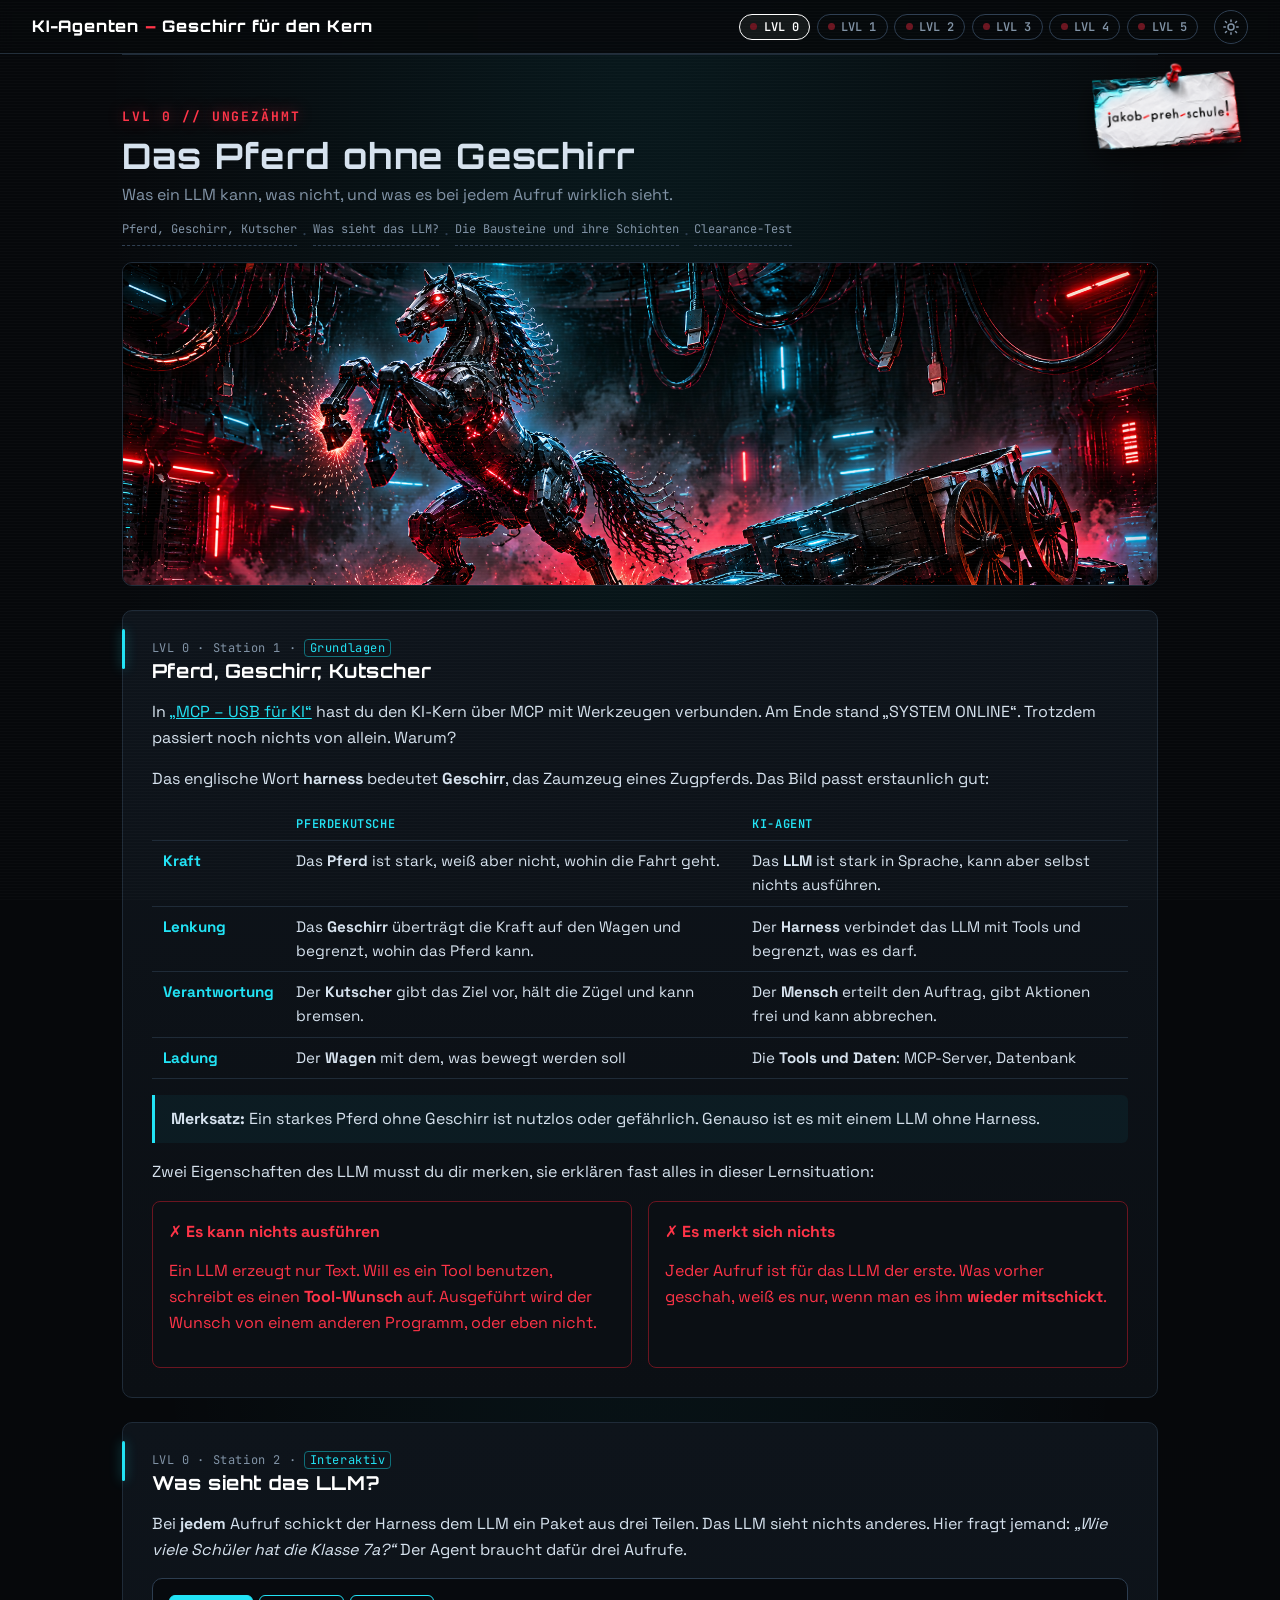
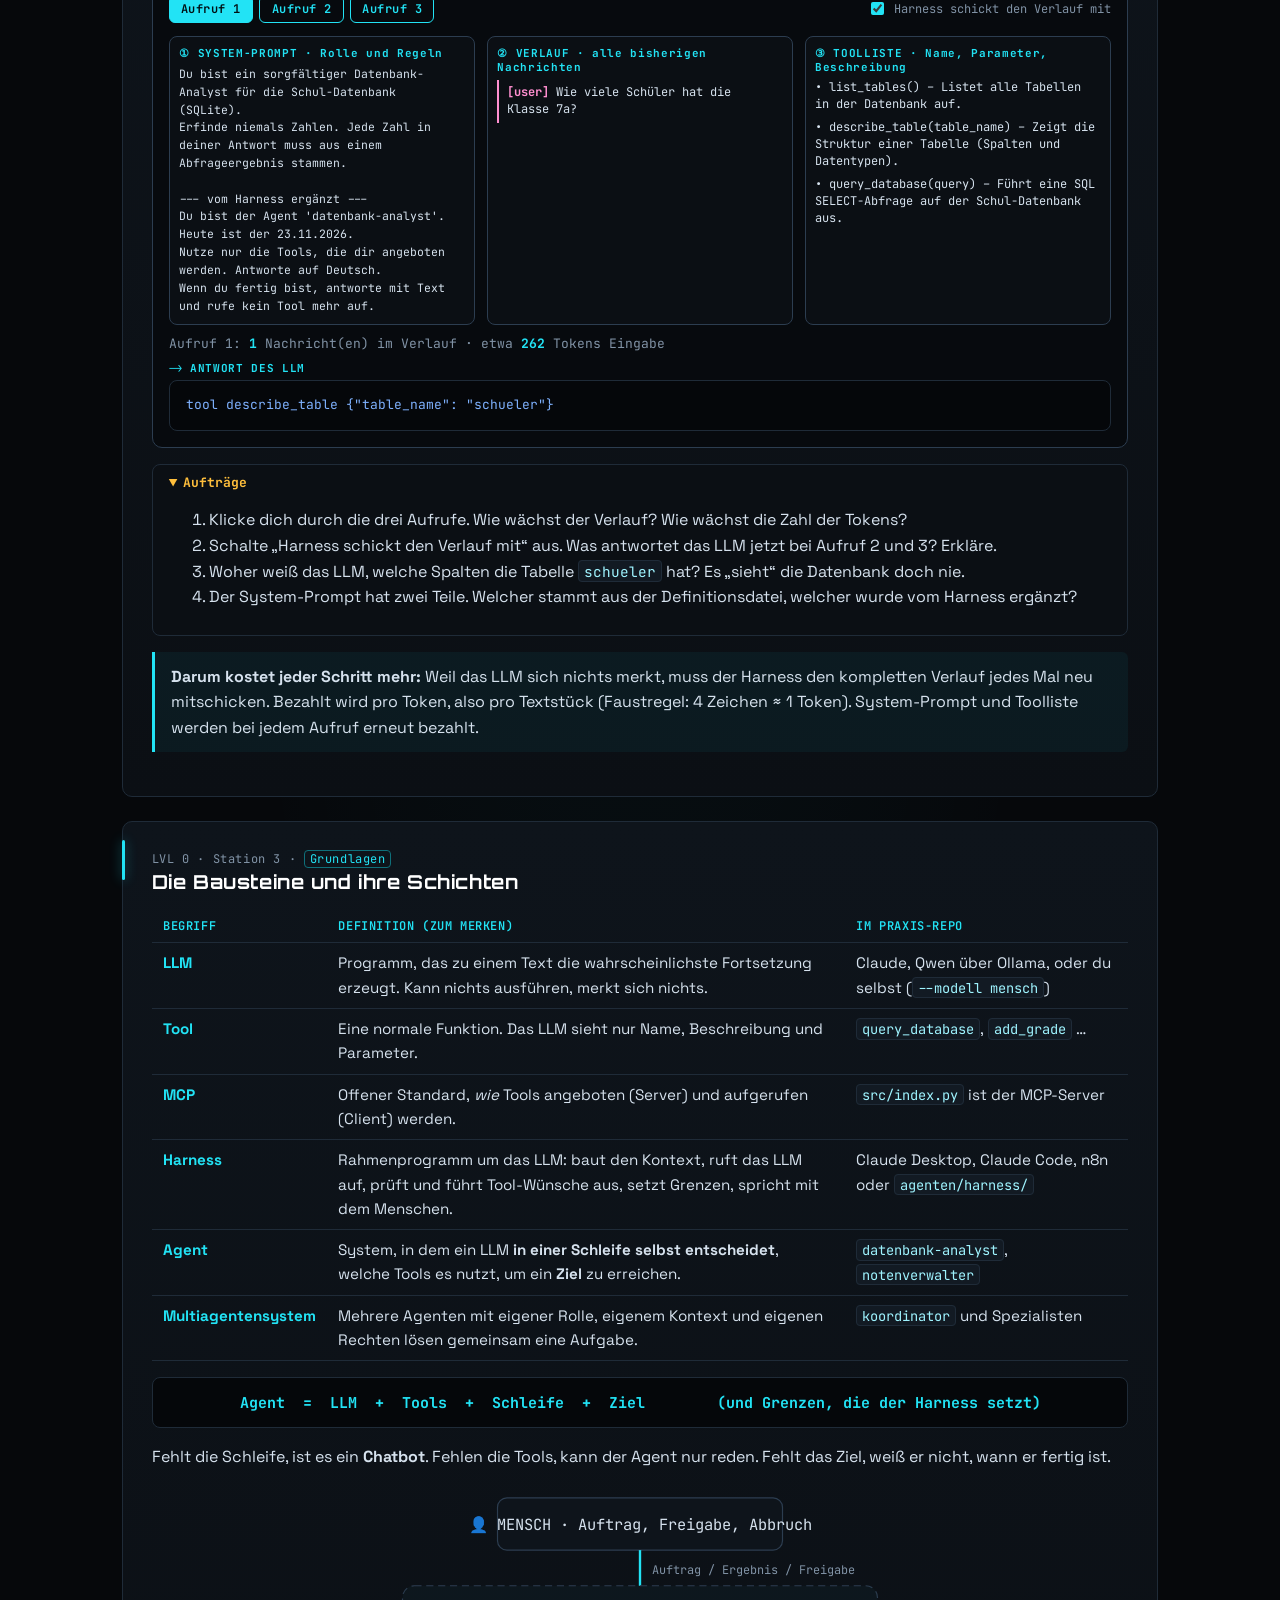
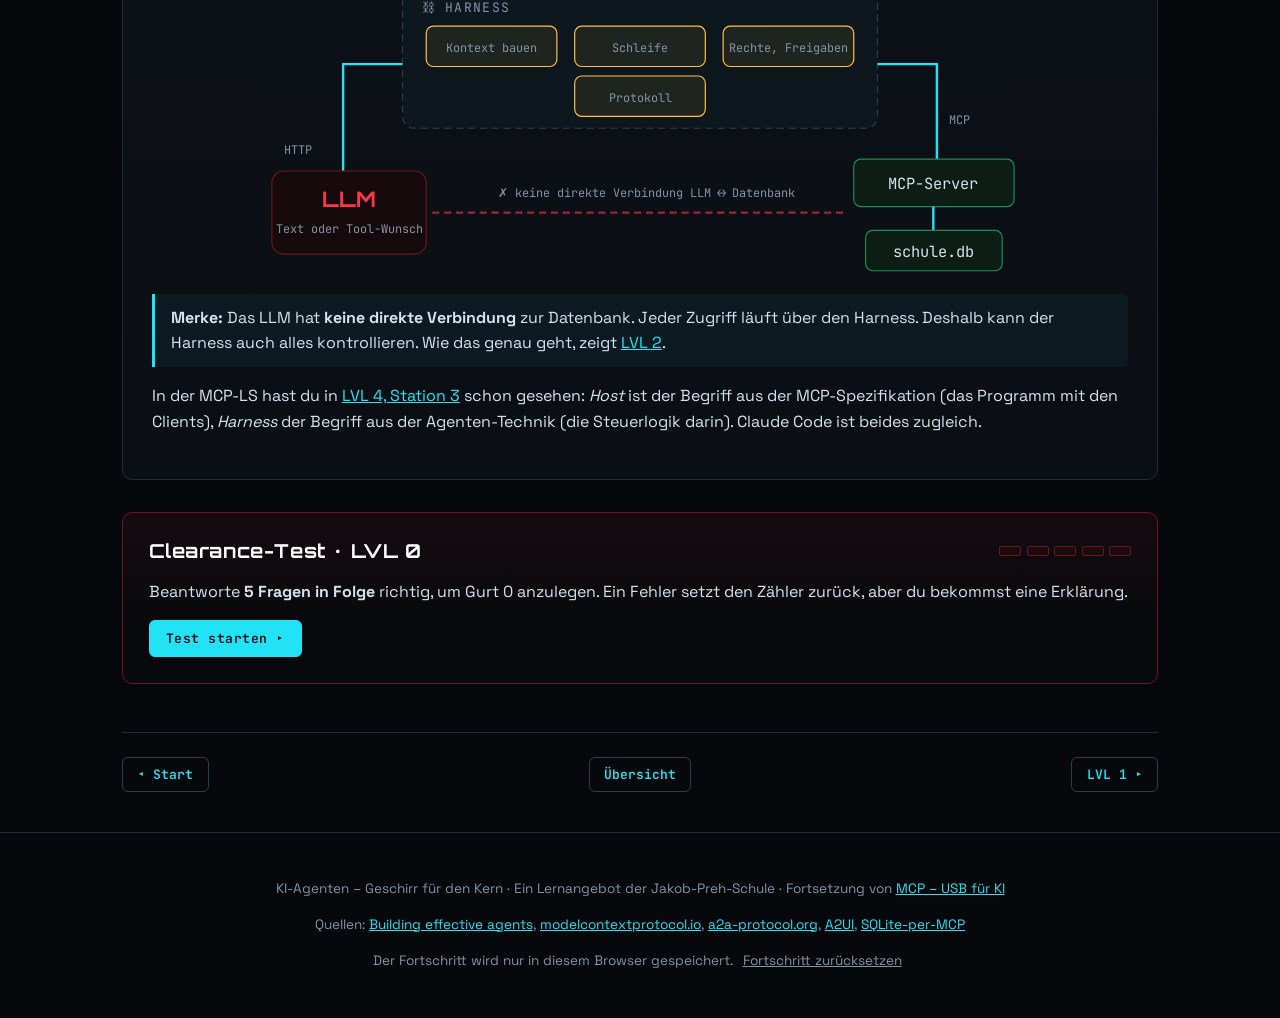
==== commit fed8efe0: "Bilder ergänzt" ====
--- a/lvl0.html
+++ b/lvl0.html
@@ -41,7 +41,7 @@
     <h2>Das Pferd ohne Geschirr</h2>
     <p class="lvl-sub">Was ein LLM kann, was nicht, und was es bei jedem Aufruf wirklich sieht.</p>
     <figure class="img-slot banner">
-      <img src="img/lvl0-ungezaehmt.png" alt="Ein mechanisches Pferd ohne Geschirr bäumt sich in einer dunklen Maschinenhalle auf, lose Kabel hängen herab" onerror="this.closest('figure').classList.add('missing')">
+      <img src="img/lvl0-ungezaehmt.png" style="object-position: 50% 0%" alt="Ein mechanisches Pferd ohne Geschirr bäumt sich in einer dunklen Maschinenhalle auf, lose Kabel hängen herab" onerror="this.closest('figure').classList.add('missing')">
       <div class="ph">img/lvl0-ungezaehmt.png</div>
     </figure>
   </header>
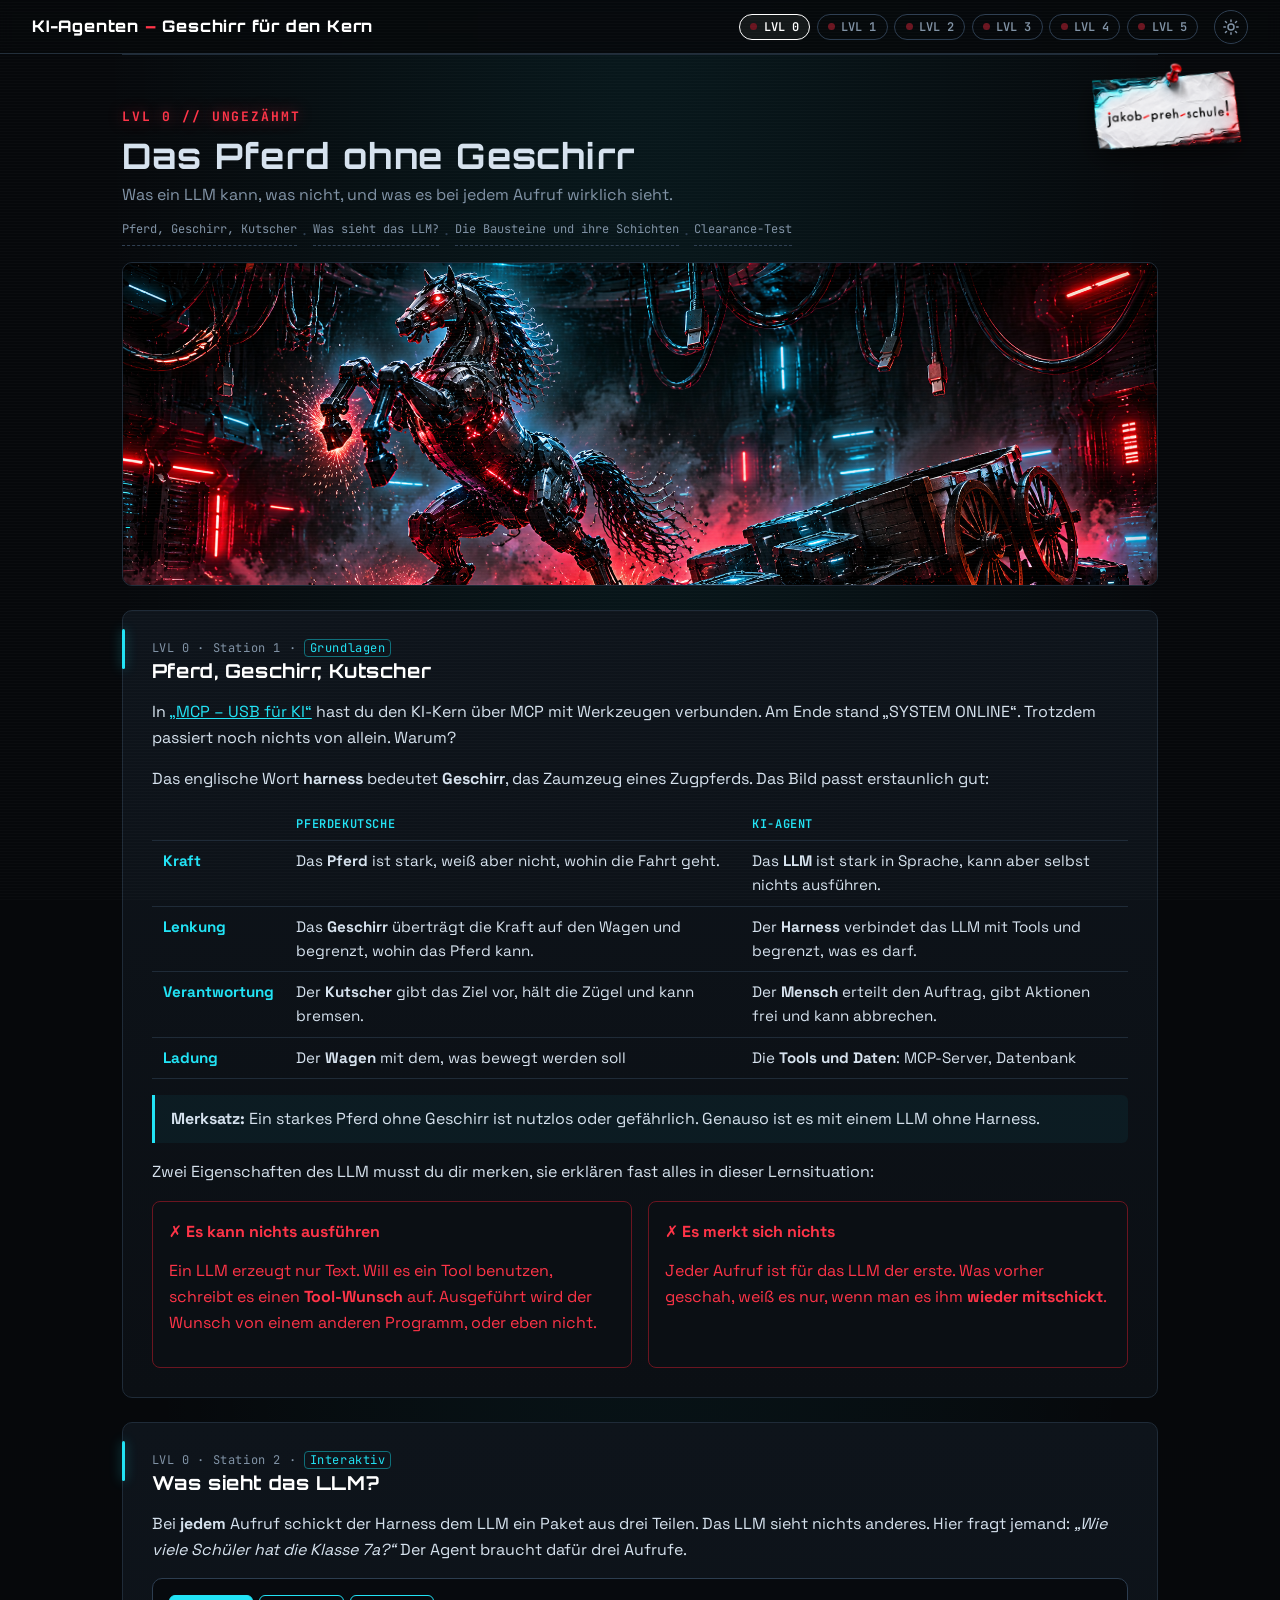
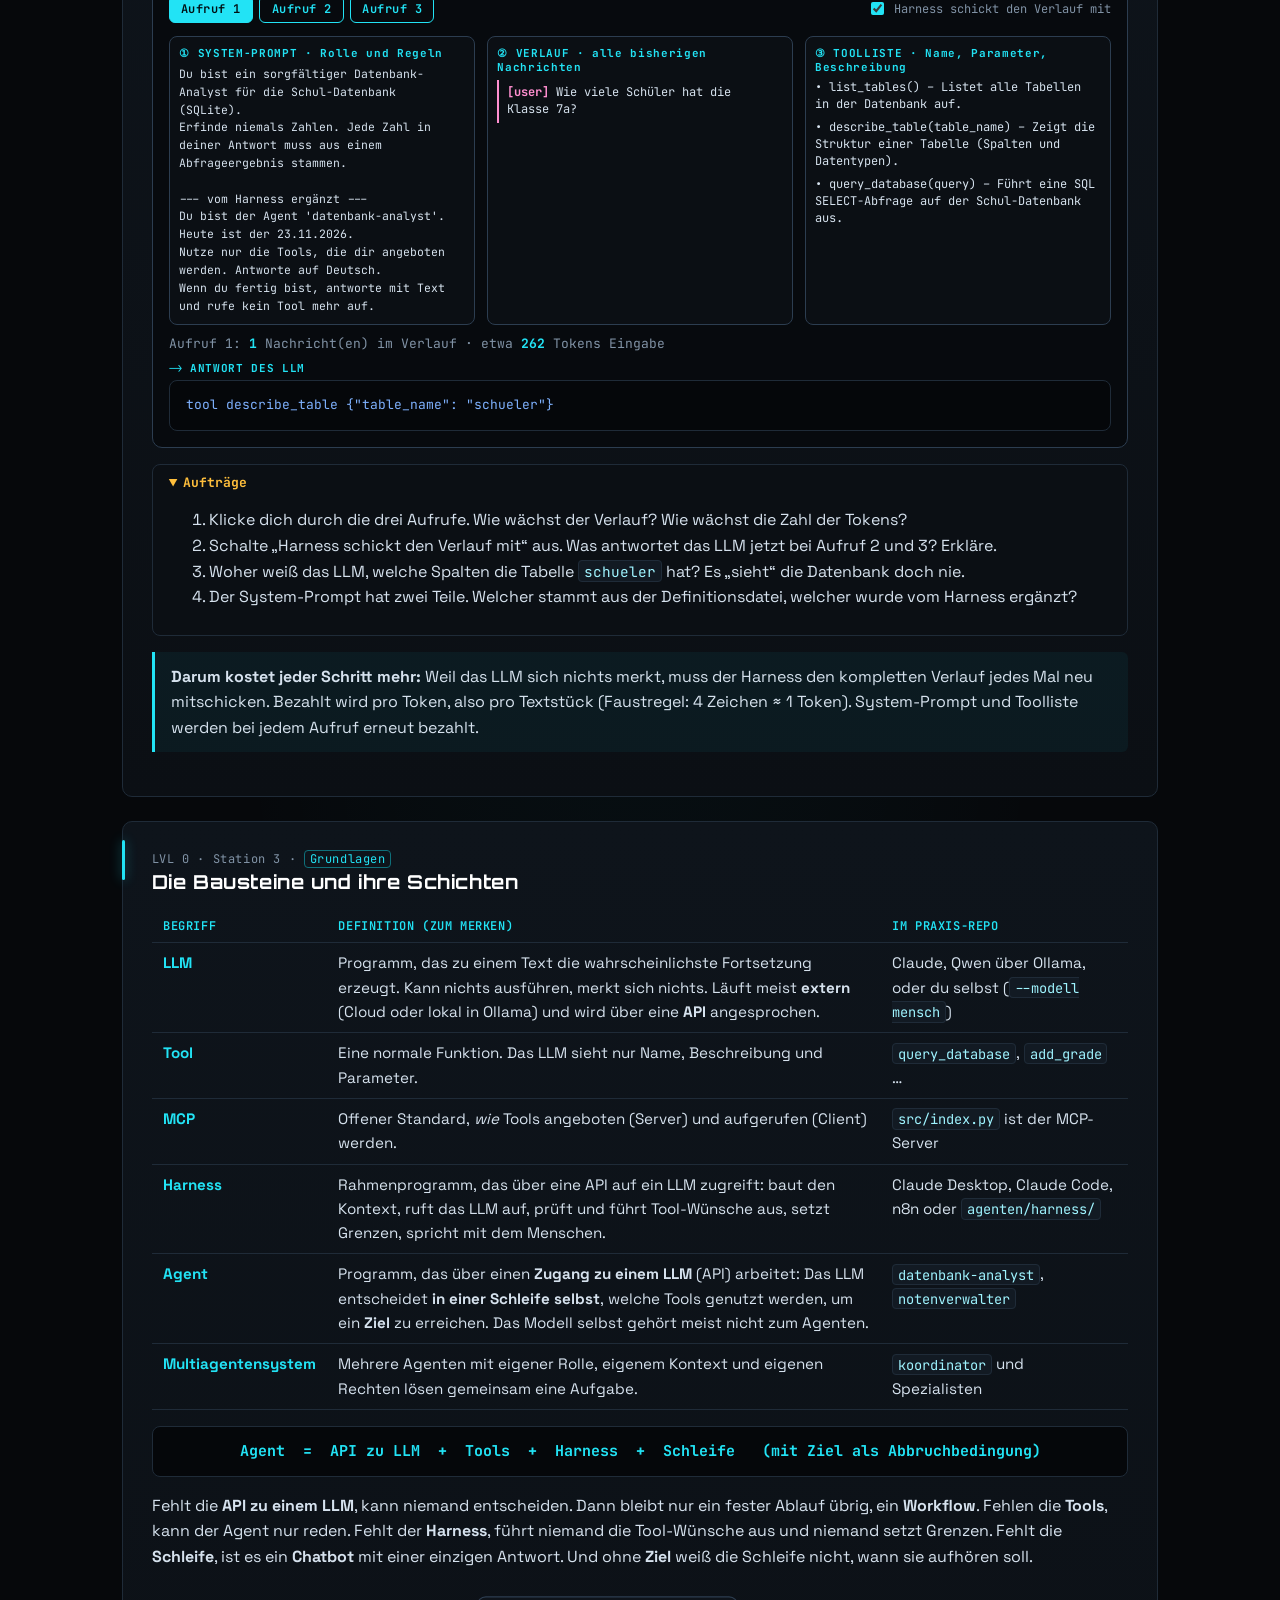
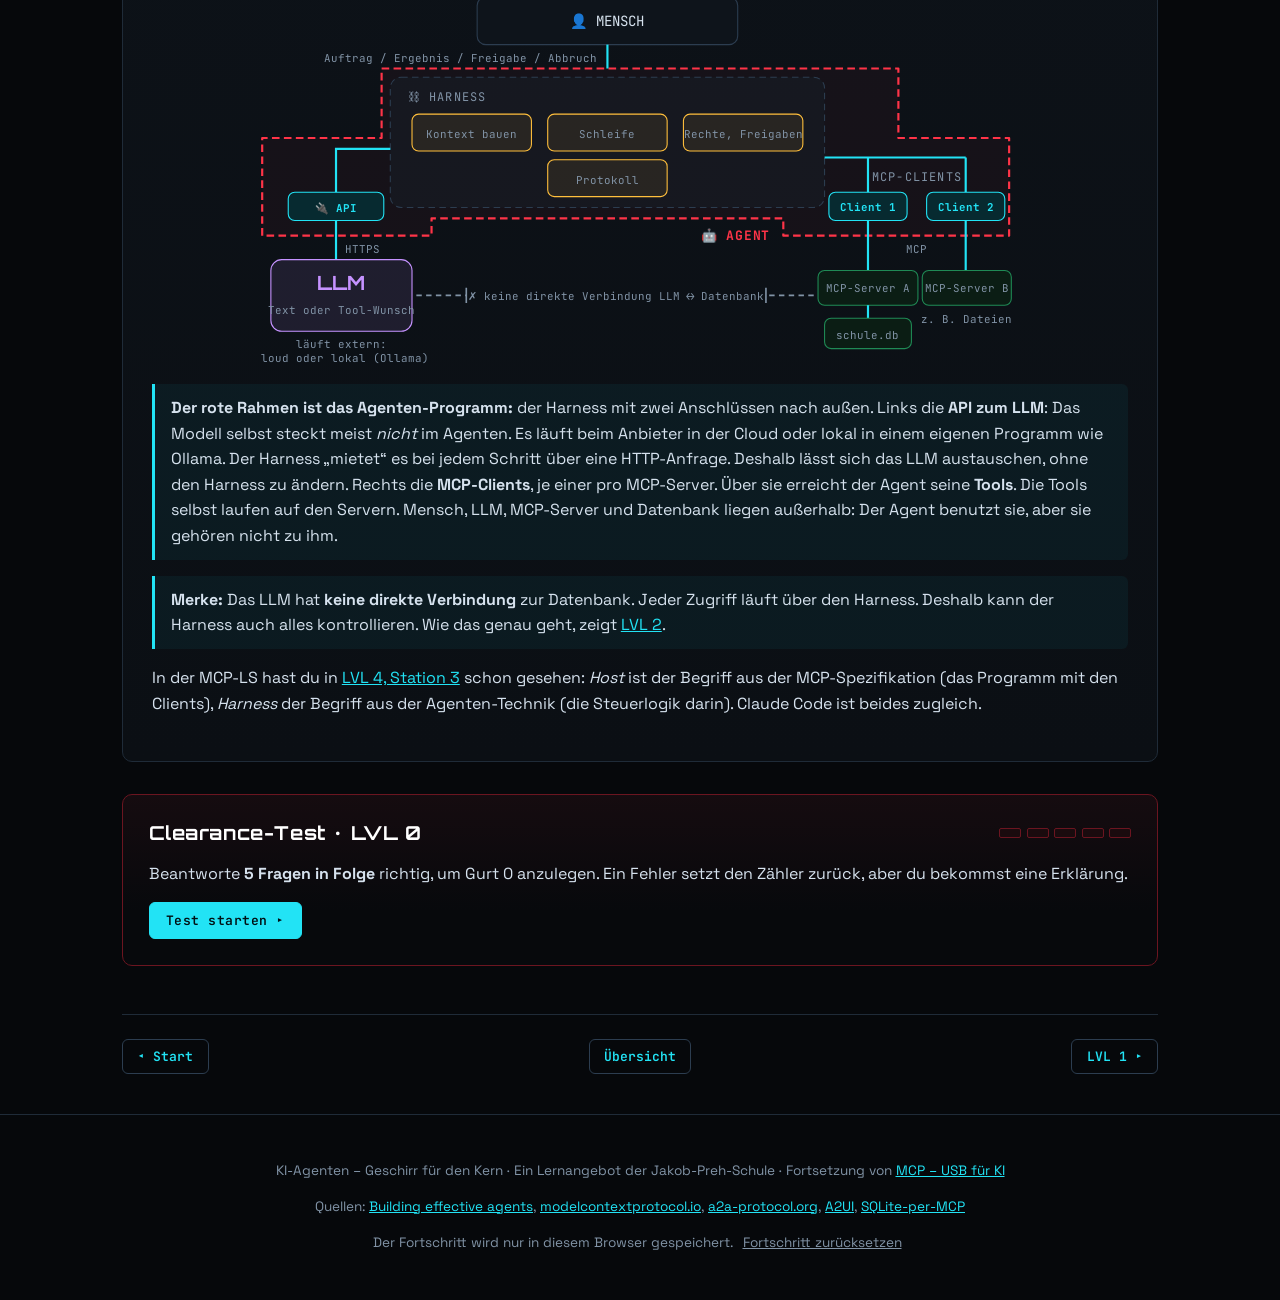
==== commit 12cd12bc: "Schaubild und Definitionen überarbeitet" ====
--- a/lvl0.html
+++ b/lvl0.html
@@ -110,39 +110,63 @@
     <table class="tbl">
       <thead><tr><th>Begriff</th><th>Definition (zum Merken)</th><th>Im Praxis-Repo</th></tr></thead>
       <tbody>
-        <tr><th>LLM</th><td>Programm, das zu einem Text die wahrscheinlichste Fortsetzung erzeugt. Kann nichts ausführen, merkt sich nichts.</td><td>Claude, Qwen über Ollama, oder du selbst (<code>--modell mensch</code>)</td></tr>
+        <tr><th>LLM</th><td>Programm, das zu einem Text die wahrscheinlichste Fortsetzung erzeugt. Kann nichts ausführen, merkt sich nichts. Läuft meist <strong>extern</strong> (Cloud oder lokal in Ollama) und wird über eine <strong>API</strong> angesprochen.</td><td>Claude, Qwen über Ollama, oder du selbst (<code>--modell mensch</code>)</td></tr>
         <tr><th>Tool</th><td>Eine normale Funktion. Das LLM sieht nur Name, Beschreibung und Parameter.</td><td><code>query_database</code>, <code>add_grade</code> …</td></tr>
         <tr><th>MCP</th><td>Offener Standard, <em>wie</em> Tools angeboten (Server) und aufgerufen (Client) werden.</td><td><code>src/index.py</code> ist der MCP-Server</td></tr>
-        <tr><th>Harness</th><td>Rahmenprogramm um das LLM: baut den Kontext, ruft das LLM auf, prüft und führt Tool-Wünsche aus, setzt Grenzen, spricht mit dem Menschen.</td><td>Claude Desktop, Claude Code, n8n oder <code>agenten/harness/</code></td></tr>
-        <tr><th>Agent</th><td>System, in dem ein LLM <strong>in einer Schleife selbst entscheidet</strong>, welche Tools es nutzt, um ein <strong>Ziel</strong> zu erreichen.</td><td><code>datenbank-analyst</code>, <code>notenverwalter</code></td></tr>
+        <tr><th>Harness</th><td>Rahmenprogramm, das über eine API auf ein LLM zugreift: baut den Kontext, ruft das LLM auf, prüft und führt Tool-Wünsche aus, setzt Grenzen, spricht mit dem Menschen.</td><td>Claude Desktop, Claude Code, n8n oder <code>agenten/harness/</code></td></tr>
+        <tr><th>Agent</th><td>Programm, das über einen <strong>Zugang zu einem LLM</strong> (API) arbeitet: Das LLM entscheidet <strong>in einer Schleife selbst</strong>, welche Tools genutzt werden, um ein <strong>Ziel</strong> zu erreichen. Das Modell selbst gehört meist nicht zum Agenten.</td><td><code>datenbank-analyst</code>, <code>notenverwalter</code></td></tr>
         <tr><th>Multiagentensystem</th><td>Mehrere Agenten mit eigener Rolle, eigenem Kontext und eigenen Rechten lösen gemeinsam eine Aufgabe.</td><td><code>koordinator</code> und Spezialisten</td></tr>
       </tbody>
     </table>
-<pre class="formel">Agent  =  LLM  +  Tools  +  Schleife  +  Ziel        (und Grenzen, die der Harness setzt)</pre>
-    <p>Fehlt die Schleife, ist es ein <strong>Chatbot</strong>. Fehlen die Tools, kann der Agent nur reden. Fehlt das Ziel, weiß er nicht, wann er fertig ist.</p>
-    <svg class="arch narrow" viewBox="0 0 640 330" role="img" aria-label="Schichtenmodell: Der Mensch spricht nur mit dem Harness. Der Harness spricht über HTTP mit dem LLM und über MCP mit dem Server. Nur der Server greift per SQL auf die Datenbank zu.">
-      <g class="a-human"><rect x="200" y="10" width="240" height="44" rx="8"/><text x="320" y="37" text-anchor="middle">👤 MENSCH · Auftrag, Freigabe, Abbruch</text></g>
-      <path d="M320 54 V84" class="a-wire"/>
-      <text x="330" y="74" class="a-small">Auftrag / Ergebnis / Freigabe</text>
+<pre class="formel">Agent  =  API zu LLM  +  Tools  +  Harness  +  Schleife   (mit Ziel als Abbruchbedingung)</pre>
+    <p>Fehlt die <strong>API zu einem LLM</strong>, kann niemand entscheiden. Dann bleibt nur ein fester Ablauf übrig, ein <strong>Workflow</strong>.
+      Fehlen die <strong>Tools</strong>, kann der Agent nur reden. Fehlt der <strong>Harness</strong>, führt niemand die Tool-Wünsche aus und niemand setzt Grenzen.
+      Fehlt die <strong>Schleife</strong>, ist es ein <strong>Chatbot</strong> mit einer einzigen Antwort. Und ohne <strong>Ziel</strong> weiß die Schleife nicht, wann sie aufhören soll.</p>
+    <svg class="arch narrow" viewBox="0 0 700 352" role="img" aria-label="Schichtenmodell: Ein roter Rahmen umschließt den Agenten: den Harness, links seinen API-Anschluss zum LLM und rechts zwei MCP-Clients. Das LLM liegt außerhalb und wird per HTTPS angesprochen. Jeder MCP-Client ist mit genau einem MCP-Server außerhalb verbunden. Der Mensch spricht nur mit dem Harness. Nur der MCP-Server greift auf die Datenbank zu.">
+      <!-- Rahmen: Agent = Harness + API-Anschluss (links) + MCP-Clients (rechts); LLM und MCP-Server liegen außerhalb -->
+      <path d="M112 76 H588 V140 H690 V230 H482 V214 H158 V230 H2 V140 H112 Z" class="a-agentframe"/>
+      <text x="470" y="234" text-anchor="end" class="a-agentlbl">🤖 AGENT</text>
+      <g class="a-human"><rect x="200" y="10" width="240" height="44" rx="8"/><text x="320" y="37" text-anchor="middle">👤 MENSCH</text></g>
+      <path d="M320 54 V76" class="a-wire"/>
+      <text x="310" y="70" text-anchor="end" class="a-small">Auftrag / Ergebnis / Freigabe / Abbruch</text>
       <rect x="120" y="84" width="400" height="120" rx="10" class="a-host"/>
       <text x="136" y="106" class="a-title">⛓ HARNESS</text>
       <g class="a-gate"><rect x="140" y="118" width="110" height="34" rx="6"/><text x="195" y="140" text-anchor="middle" class="a-small">Kontext bauen</text></g>
       <g class="a-gate"><rect x="265" y="118" width="110" height="34" rx="6"/><text x="320" y="140" text-anchor="middle" class="a-small">Schleife</text></g>
       <g class="a-gate"><rect x="390" y="118" width="110" height="34" rx="6"/><text x="445" y="140" text-anchor="middle" class="a-small">Rechte, Freigaben</text></g>
       <g class="a-gate"><rect x="265" y="160" width="110" height="34" rx="6"/><text x="320" y="182" text-anchor="middle" class="a-small">Protokoll</text></g>
-      <path d="M120 150 H70 V240" class="a-wire"/>
-      <text x="20" y="226" class="a-small">HTTP</text>
-      <rect x="10" y="240" width="130" height="70" rx="10" class="a-llm"/>
-      <text x="75" y="270" text-anchor="middle" class="a-lbl">LLM</text>
-      <text x="75" y="292" text-anchor="middle" class="a-small">Text oder Tool-Wunsch</text>
-      <path d="M520 150 H570 V230" class="a-wire"/>
-      <text x="580" y="200" class="a-small">MCP</text>
-      <g class="a-server"><rect x="500" y="230" width="135" height="40" rx="6"/><text x="567" y="255" text-anchor="middle">MCP-Server</text></g>
-      <path d="M567 270 V290" class="a-wire"/>
-      <g class="a-server"><rect x="510" y="290" width="115" height="34" rx="6"/><text x="567" y="312" text-anchor="middle">schule.db</text></g>
-      <text x="200" y="262" class="a-small">✗ keine direkte Verbindung LLM ↔ Datenbank</text>
-      <path d="M145 275 H495" class="a-wire dashed a-nolink"/>
+      <!-- links: Zugang zum LLM -->
+      <path d="M120 150 H70 V190" class="a-wire"/>
+      <g class="a-client"><rect x="26" y="190" width="88" height="26" rx="6"/><text x="70" y="208" text-anchor="middle" class="a-small a-api">🔌 API</text></g>
+      <path d="M70 216 V252" class="a-wire"/>
+      <text x="78" y="246" class="a-small">HTTPS</text>
+      <rect x="10" y="252" width="130" height="66" rx="10" class="a-llm"/>
+      <text x="75" y="280" text-anchor="middle" class="a-lbl">LLM</text>
+      <text x="75" y="302" text-anchor="middle" class="a-small">Text oder Tool-Wunsch</text>
+      <text x="75" y="333" text-anchor="middle" class="a-small">läuft extern:</text>
+      <text x="75" y="346" text-anchor="middle" class="a-small">Cloud oder lokal (Ollama)</text>
+      <!-- rechts: MCP-Clients, je einer pro Server -->
+      <path d="M520 158 H650 M560 158 V190 M650 158 V190" class="a-wire"/>
+      <text x="605" y="180" text-anchor="middle" class="a-title">MCP-CLIENTS</text>
+      <g class="a-client"><rect x="524" y="190" width="72" height="26" rx="6"/><text x="560" y="207" text-anchor="middle" class="a-small a-api">Client 1</text></g>
+      <g class="a-client"><rect x="614" y="190" width="72" height="26" rx="6"/><text x="650" y="207" text-anchor="middle" class="a-small a-api">Client 2</text></g>
+      <path d="M560 216 V262 M650 216 V262" class="a-wire"/>
+      <text x="605" y="246" text-anchor="middle" class="a-small">MCP</text>
+      <g class="a-server"><rect x="514" y="262" width="92" height="32" rx="6"/><text x="560" y="282" text-anchor="middle" class="a-small">MCP-Server A</text></g>
+      <g class="a-server"><rect x="610" y="262" width="82" height="32" rx="6"/><text x="651" y="282" text-anchor="middle" class="a-small">MCP-Server B</text></g>
+      <path d="M560 294 V306" class="a-wire"/>
+      <g class="a-server"><rect x="520" y="306" width="80" height="28" rx="6"/><text x="560" y="325" text-anchor="middle" class="a-small">schule.db</text></g>
+      <text x="651" y="310" text-anchor="middle" class="a-small">z. B. Dateien</text>
+      <text x="328" y="289" text-anchor="middle" class="a-small">✗ keine direkte Verbindung LLM ↔ Datenbank</text>
+      <!-- angedeutete, aber unterbrochene Verbindung: grau gestrichelt, endet vor dem Text mit | -->
+      <path d="M144 285 H190 M510 285 H466" class="a-gap"/>
+      <path d="M190 278 V292 M466 278 V292" class="a-gap a-gap-end"/>
     </svg>
+    <p class="note"><strong>Der rote Rahmen ist das Agenten-Programm:</strong> der Harness mit zwei Anschlüssen nach außen.
+      Links die <strong>API zum LLM</strong>: Das Modell selbst steckt meist <em>nicht</em> im Agenten. Es läuft beim Anbieter in der Cloud oder lokal in einem eigenen Programm wie Ollama.
+      Der Harness „mietet“ es bei jedem Schritt über eine HTTP-Anfrage. Deshalb lässt sich das LLM austauschen, ohne den Harness zu ändern.
+      Rechts die <strong>MCP-Clients</strong>, je einer pro MCP-Server. Über sie erreicht der Agent seine <strong>Tools</strong>. Die Tools selbst laufen auf den Servern.
+      Mensch, LLM, MCP-Server und Datenbank liegen außerhalb: Der Agent benutzt sie, aber sie gehören nicht zu ihm.</p>
     <p class="note"><strong>Merke:</strong> Das LLM hat <strong>keine direkte Verbindung</strong> zur Datenbank. Jeder Zugriff läuft über den Harness.
       Deshalb kann der Harness auch alles kontrollieren. Wie das genau geht, zeigt <a href="lvl2.html">LVL 2</a>.</p>
     <p>In der MCP-LS hast du in <a href="https://flowthetensor.github.io/LS-MCP-USB-fuer-KI/lvl4.html#lvl4-s3" target="_blank" rel="noopener">LVL 4, Station 3</a>
--- a/css/style.css
+++ b/css/style.css
@@ -772,3 +772,17 @@
 
 /* Spalten-Formulare nicht umbrechen, sonst richtet sich die Breite nach dem breitesten Feld */
 .controls.col { flex-wrap: nowrap; }
+
+/* Rahmen „Agent = LLM + Harness“ im Schichtenmodell */
+.a-agentframe { fill: rgba(255,52,72,.04); stroke: var(--red); stroke-width: 2; stroke-dasharray: 7 4; stroke-linejoin: round; }
+.arch .a-agentlbl { fill: var(--red); font: 700 12px var(--mono); letter-spacing: .06em; }
+html.hellmodus .a-llm { fill: #fbeef0; }
+.arch .a-api { fill: var(--cyan); font-weight: 700; }
+
+/* Farben im Schaubild: Rot = Agent, Violett = LLM */
+.arch .a-lbl { fill: var(--violet); }
+.a-llm { fill: rgba(197,146,255,.1); stroke: var(--violet); }
+html.hellmodus .a-llm { fill: #f3ecfb; }
+.a-agentdot { fill: rgba(255,52,72,.1); stroke: var(--red); }
+.a-gap { fill: none; stroke: var(--muted); stroke-width: 1.5; stroke-dasharray: 5 4; }
+.a-gap-end { stroke-dasharray: none; }
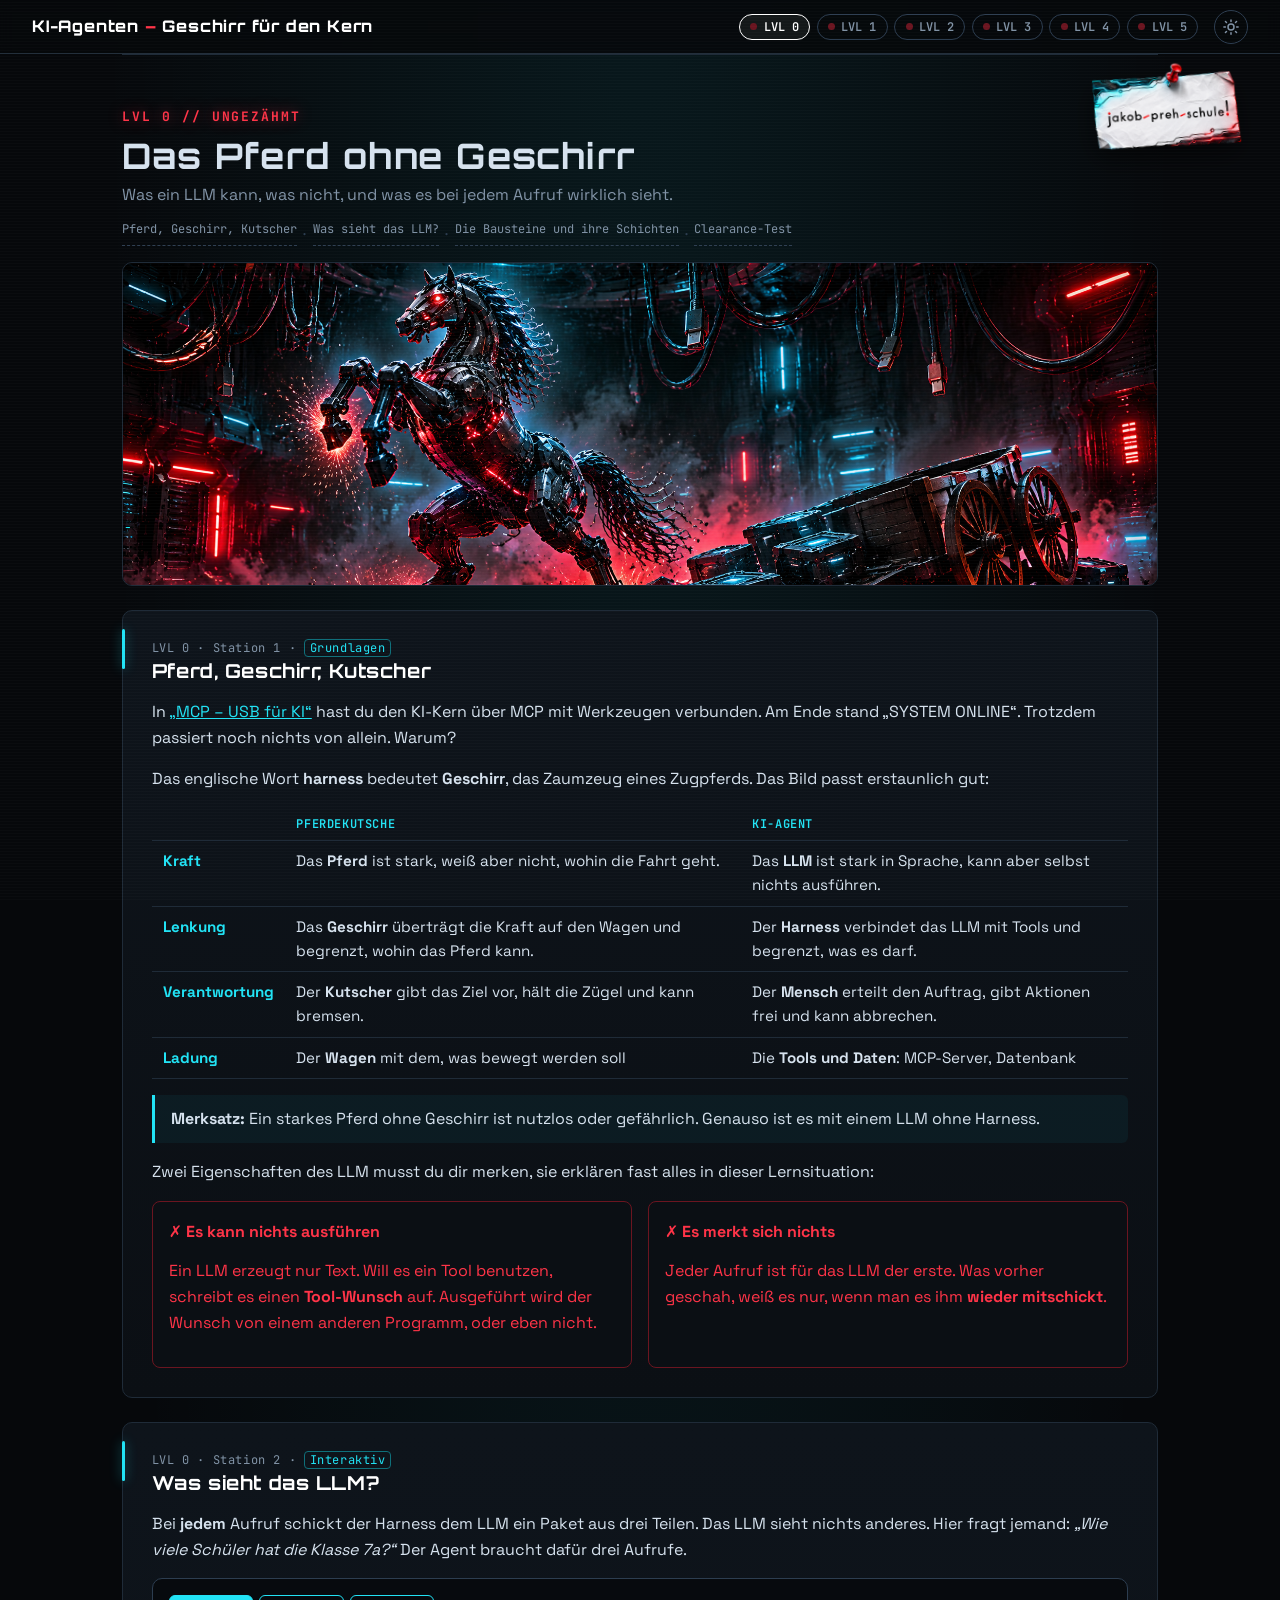
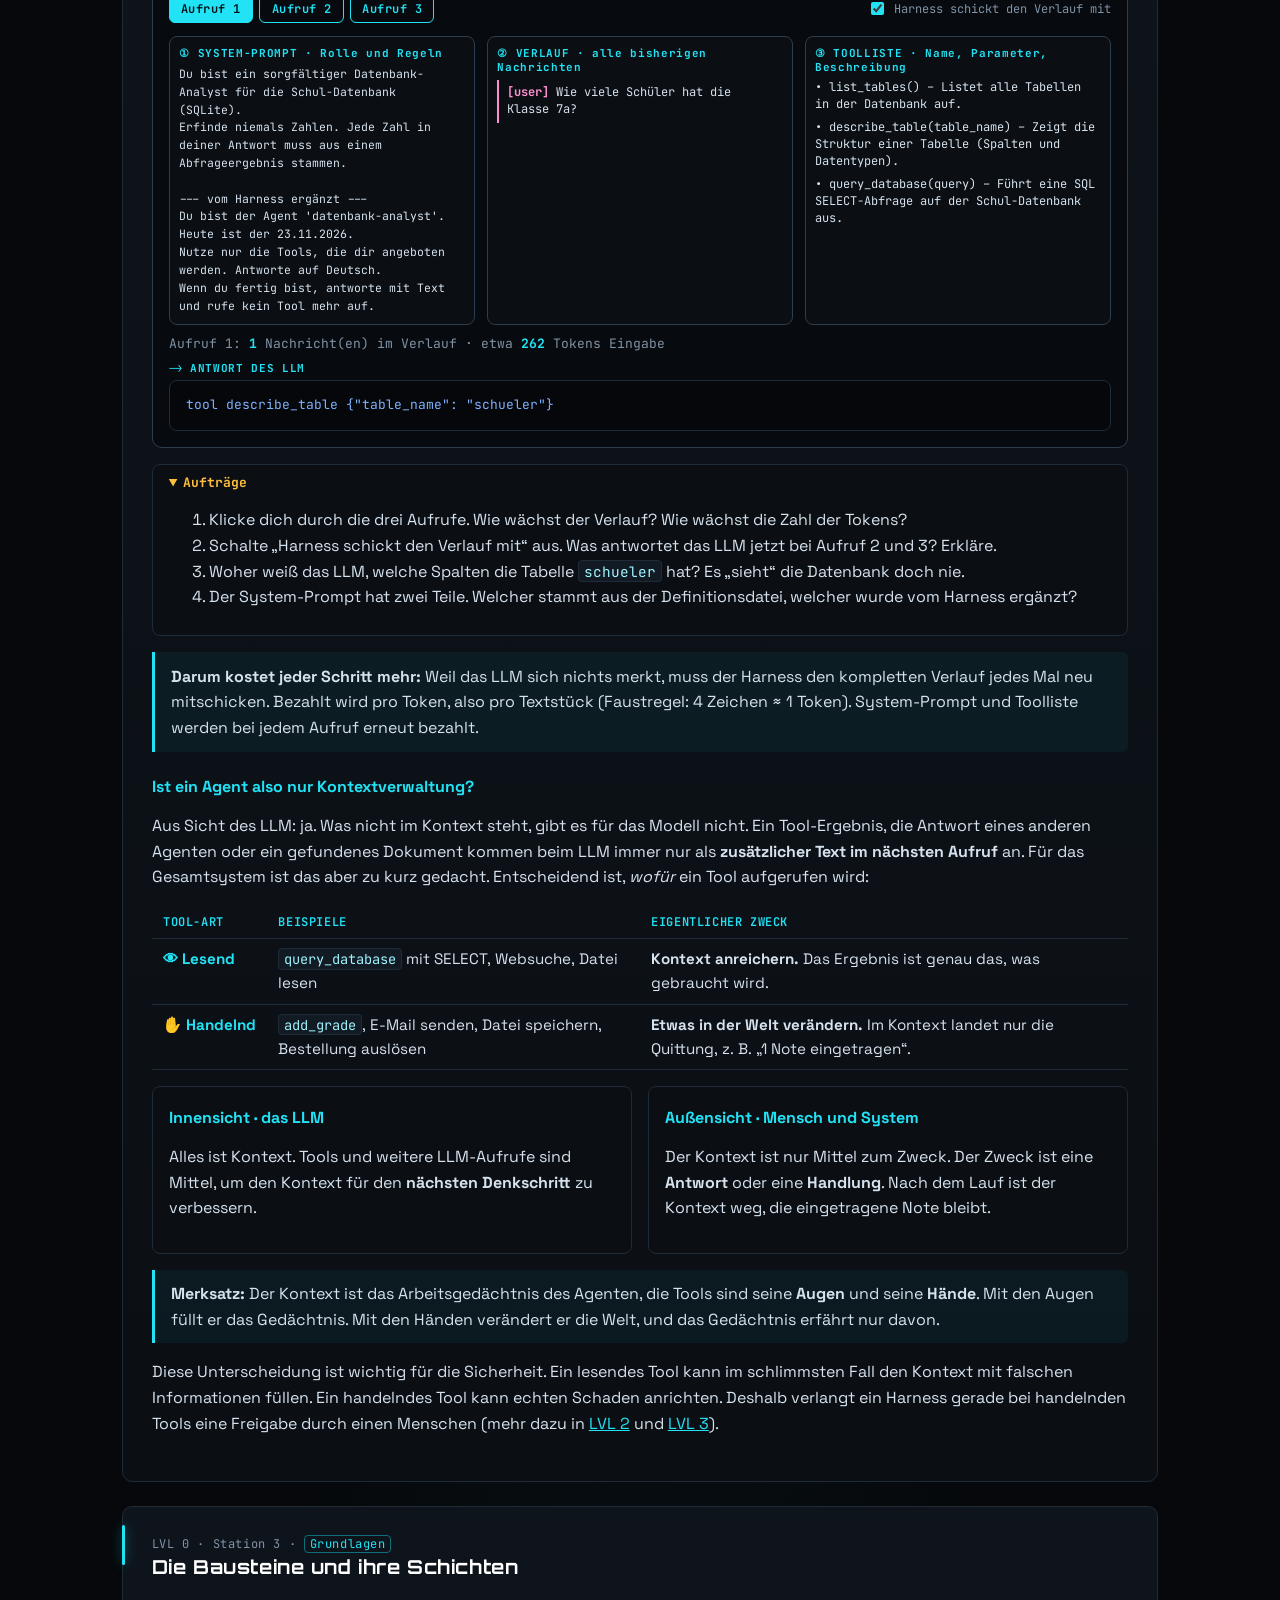
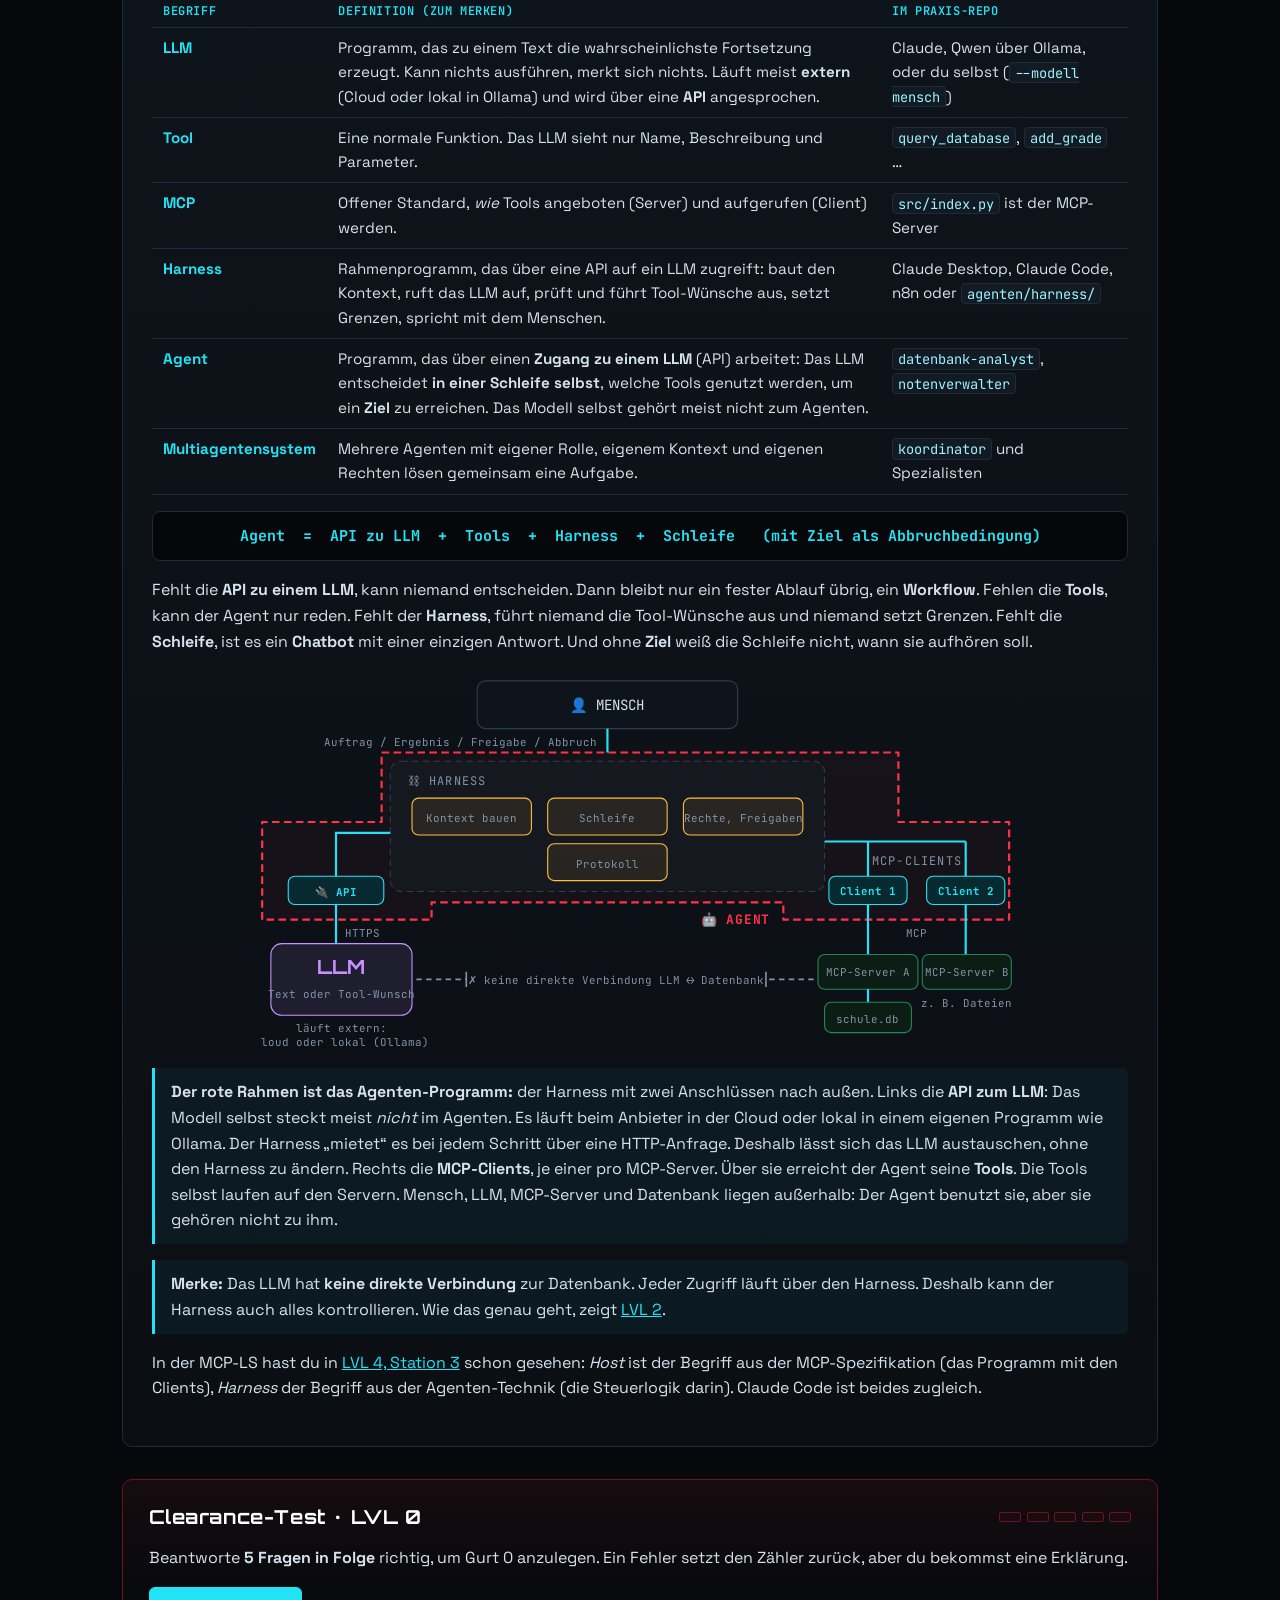
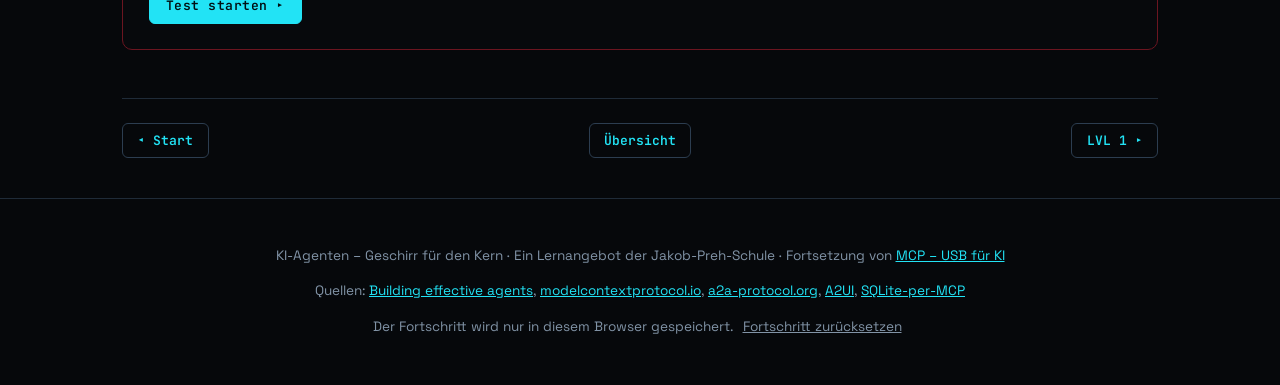
==== commit 0e216335: "Agenten Definitionen erweitert" ====
--- a/lvl0.html
+++ b/lvl0.html
@@ -15,8 +15,8 @@
 <link rel="preconnect" href="https://fonts.googleapis.com">
 <link rel="preconnect" href="https://fonts.gstatic.com" crossorigin>
 <link href="https://fonts.googleapis.com/css2?family=JetBrains+Mono:wght@400;600;700&family=Orbitron:wght@600;800&family=Space+Grotesk:wght@400;500;700&display=swap" rel="stylesheet">
-<script src="js/farbschema.js"></script>
-<link rel="stylesheet" href="css/style.css">
+<script src="js/farbschema.js?v=20261124c"></script>
+<link rel="stylesheet" href="css/style.css?v=20261124c">
 </head>
 <body>
 
@@ -102,6 +102,28 @@
     <p class="note"><strong>Darum kostet jeder Schritt mehr:</strong> Weil das LLM sich nichts merkt, muss der Harness den
       kompletten Verlauf jedes Mal neu mitschicken. Bezahlt wird pro Token, also pro Textstück (Faustregel: 4 Zeichen ≈ 1 Token).
       System-Prompt und Toolliste werden bei jedem Aufruf erneut bezahlt.</p>
+
+    <h4 style="margin-top: 1.6rem">Ist ein Agent also nur Kontextverwaltung?</h4>
+    <p>Aus Sicht des LLM: ja. Was nicht im Kontext steht, gibt es für das Modell nicht. Ein Tool-Ergebnis, die Antwort eines anderen Agenten
+      oder ein gefundenes Dokument kommen beim LLM immer nur als <strong>zusätzlicher Text im nächsten Aufruf</strong> an.
+      Für das Gesamtsystem ist das aber zu kurz gedacht. Entscheidend ist, <em>wofür</em> ein Tool aufgerufen wird:</p>
+    <table class="tbl">
+      <thead><tr><th>Tool-Art</th><th>Beispiele</th><th>Eigentlicher Zweck</th></tr></thead>
+      <tbody>
+        <tr><th>👁 Lesend</th><td><code>query_database</code> mit SELECT, Websuche, Datei lesen</td><td><strong>Kontext anreichern.</strong> Das Ergebnis ist genau das, was gebraucht wird.</td></tr>
+        <tr><th>✋ Handelnd</th><td><code>add_grade</code>, E-Mail senden, Datei speichern, Bestellung auslösen</td><td><strong>Etwas in der Welt verändern.</strong> Im Kontext landet nur die Quittung, z.&nbsp;B. „1 Note eingetragen“.</td></tr>
+      </tbody>
+    </table>
+    <div class="grid2">
+      <div class="card"><h4>Innensicht · das LLM</h4><p>Alles ist Kontext. Tools und weitere LLM-Aufrufe sind Mittel, um den Kontext für den <strong>nächsten Denkschritt</strong> zu verbessern.</p></div>
+      <div class="card"><h4>Außensicht · Mensch und System</h4><p>Der Kontext ist nur Mittel zum Zweck. Der Zweck ist eine <strong>Antwort</strong> oder eine <strong>Handlung</strong>.
+        Nach dem Lauf ist der Kontext weg, die eingetragene Note bleibt.</p></div>
+    </div>
+    <p class="note"><strong>Merksatz:</strong> Der Kontext ist das Arbeitsgedächtnis des Agenten, die Tools sind seine <strong>Augen</strong> und seine <strong>Hände</strong>.
+      Mit den Augen füllt er das Gedächtnis. Mit den Händen verändert er die Welt, und das Gedächtnis erfährt nur davon.</p>
+    <p>Diese Unterscheidung ist wichtig für die Sicherheit. Ein lesendes Tool kann im schlimmsten Fall den Kontext mit falschen Informationen füllen.
+      Ein handelndes Tool kann echten Schaden anrichten. Deshalb verlangt ein Harness gerade bei handelnden Tools eine Freigabe durch einen Menschen
+      (mehr dazu in <a href="lvl2.html#lvl2-s4">LVL 2</a> und <a href="lvl3.html#lvl3-s2">LVL 3</a>).</p>
   </article>
 
   <article class="station" id="lvl0-s3">
@@ -192,14 +214,14 @@
     <a href="https://modelcontextprotocol.io" target="_blank" rel="noopener">modelcontextprotocol.io</a>,
     <a href="https://a2a-protocol.org" target="_blank" rel="noopener">a2a-protocol.org</a>,
     <a href="https://github.com/google/A2UI" target="_blank" rel="noopener">A2UI</a>,
-    <a href="https://github.com/FlowTheTensor/SQLite-per-MCP" target="_blank" rel="noopener">SQLite-per-MCP</a></p>
+    <a href="https://github.com/FlowTheTensor/SQLite-per-MCP/tree/agenten-erweiterung" target="_blank" rel="noopener">SQLite-per-MCP</a></p>
   <p>Der Fortschritt wird nur in diesem Browser gespeichert. <button class="linkbtn" id="reset-progress">Fortschritt zurücksetzen</button></p>
 </footer>
 
 <div id="toast" class="toast" role="status" aria-live="polite"></div>
 
-<script src="js/tests.js"></script>
-<script src="js/agentsim.js"></script>
-<script src="js/app.js"></script>
+<script src="js/tests.js?v=20261124c"></script>
+<script src="js/agentsim.js?v=20261124c"></script>
+<script src="js/app.js?v=20261124c"></script>
 </body>
 </html>
--- a/css/style.css
+++ b/css/style.css
@@ -786,3 +786,24 @@
 .a-agentdot { fill: rgba(255,52,72,.1); stroke: var(--red); }
 .a-gap { fill: none; stroke: var(--muted); stroke-width: 1.5; stroke-dasharray: 5 4; }
 .a-gap-end { stroke-dasharray: none; }
+
+/* LVL 1 Station 5: Ablauf als Graph (Mermaid im Stil von LangGraphs draw_mermaid()) */
+.gr-paar { margin: 1rem 0 .4rem; }
+.gr-karte { margin: 0; display: flex; flex-direction: column; gap: .6rem; }
+.gr-titel { font: 600 13px var(--mono); color: var(--text); }
+.gr-fazit { margin: 0; font-size: .92rem; color: var(--muted); }
+/* helle Fläche wie das PNG, das LangGraph erzeugt – in beiden Farbschemata */
+.gr-mermaid { background: #ffffff; border: 1px solid var(--line2); border-radius: 8px; padding: .8rem; min-height: 260px; display: flex; align-items: center; justify-content: center; overflow-x: auto; }
+.gr-mermaid pre.mermaid { width: 100%; text-align: center; margin: 0; padding: 0; border: 0; background: transparent; color: #333; font-size: 11px; white-space: pre; }
+.gr-mermaid pre.mermaid svg { display: block; margin: 0 auto; height: auto; max-height: 340px; }
+.gr-legende { display: flex; flex-wrap: wrap; gap: .3rem 1.4rem; font: 12px var(--mono); color: var(--muted); margin: .4rem 0 1rem; }
+.gr-legende span { display: inline-flex; align-items: center; gap: .45rem; }
+.gr-l { width: 34px; height: 10px; flex: none; }
+.gr-fest { fill: none; stroke: var(--text); stroke-width: 1.6; }
+.gr-bed { fill: none; stroke: var(--text); stroke-width: 1.6; stroke-dasharray: 3 3; }
+.gr-pf { fill: var(--text); }
+/* Mermaid-Text Zeichen für Zeichen zeigen (keine Ligaturen wie --> als Pfeil) */
+#lvl1-s5 pre.log, #lvl1-s5 code { font-variant-ligatures: none; font-feature-settings: "liga" 0, "calt" 0; }
+/* LVL 4 Station 1: breite Team-Übersicht neben dem schmalen, aufgeklappten Teilgraphen */
+.gr-paar-breit { grid-template-columns: minmax(0, 1.6fr) minmax(0, 1fr); }
+@media (max-width: 860px) { .gr-paar-breit { grid-template-columns: minmax(0, 1fr); } }
